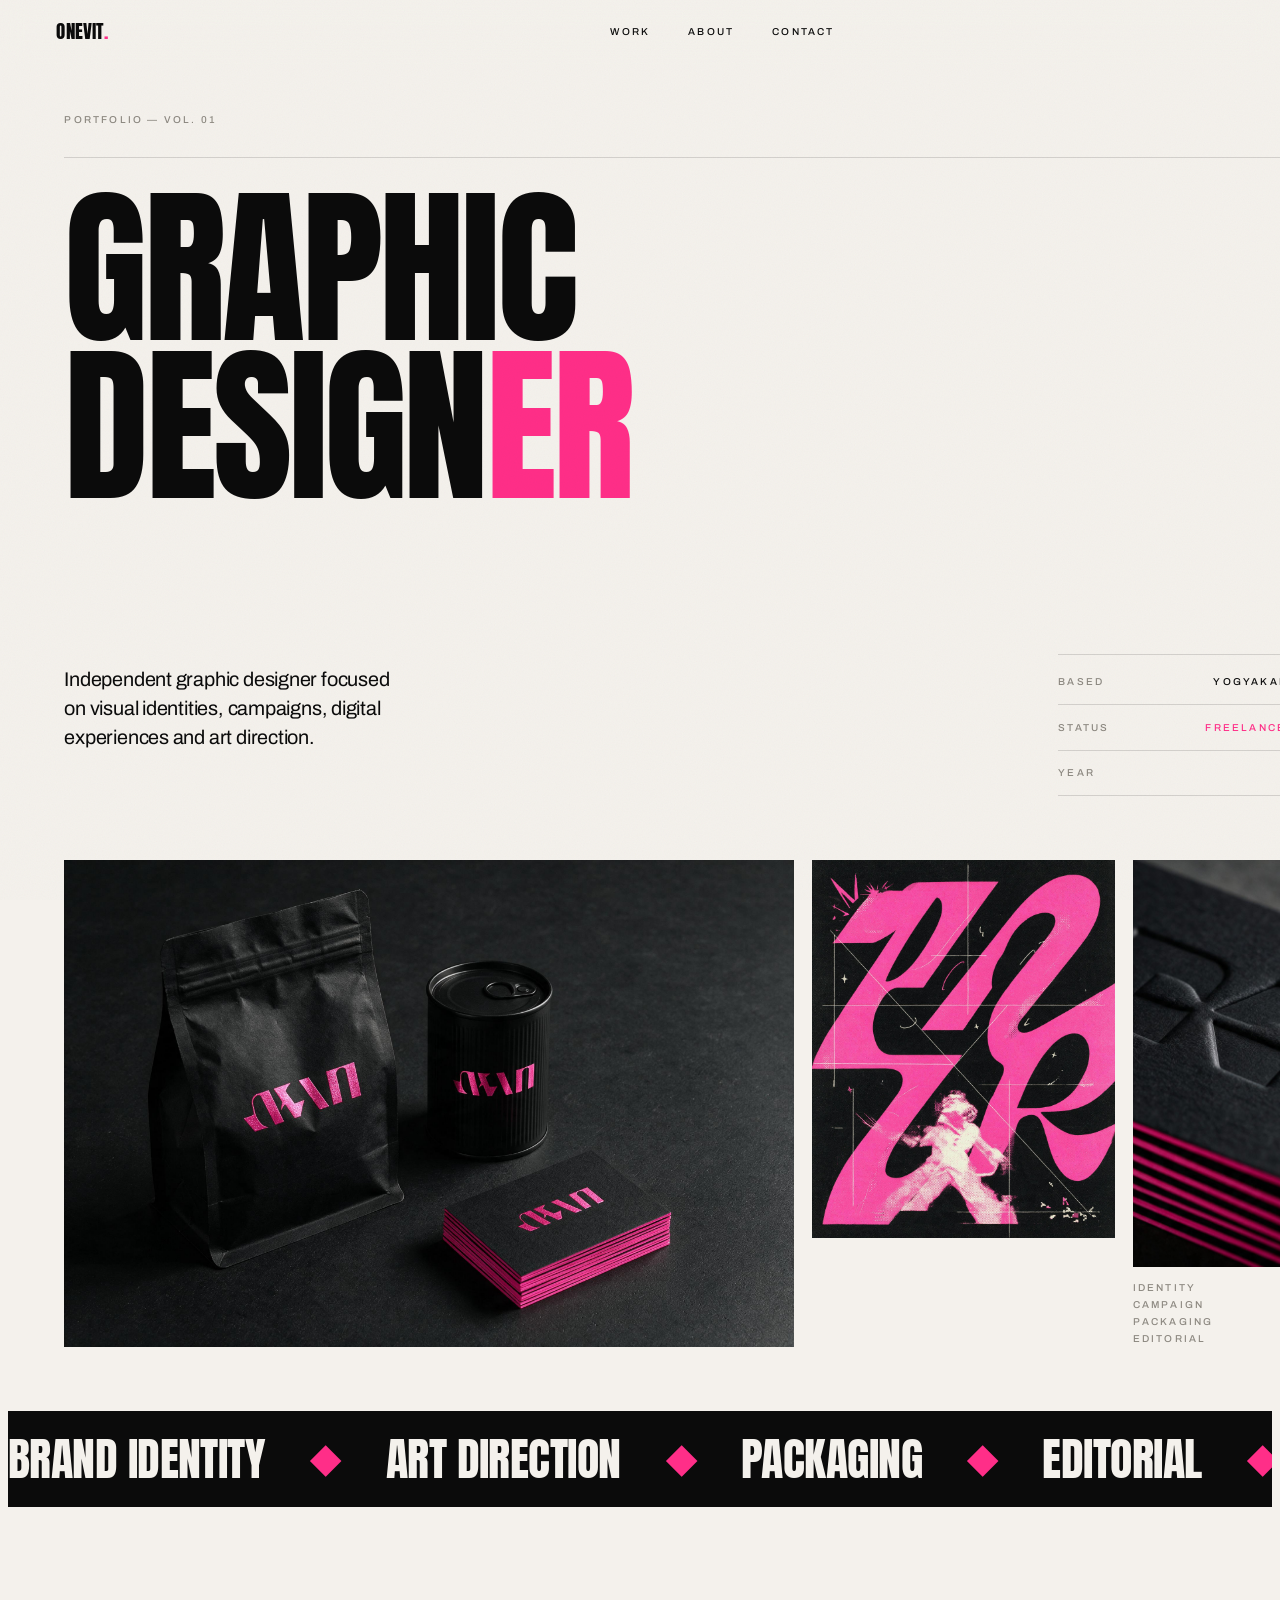
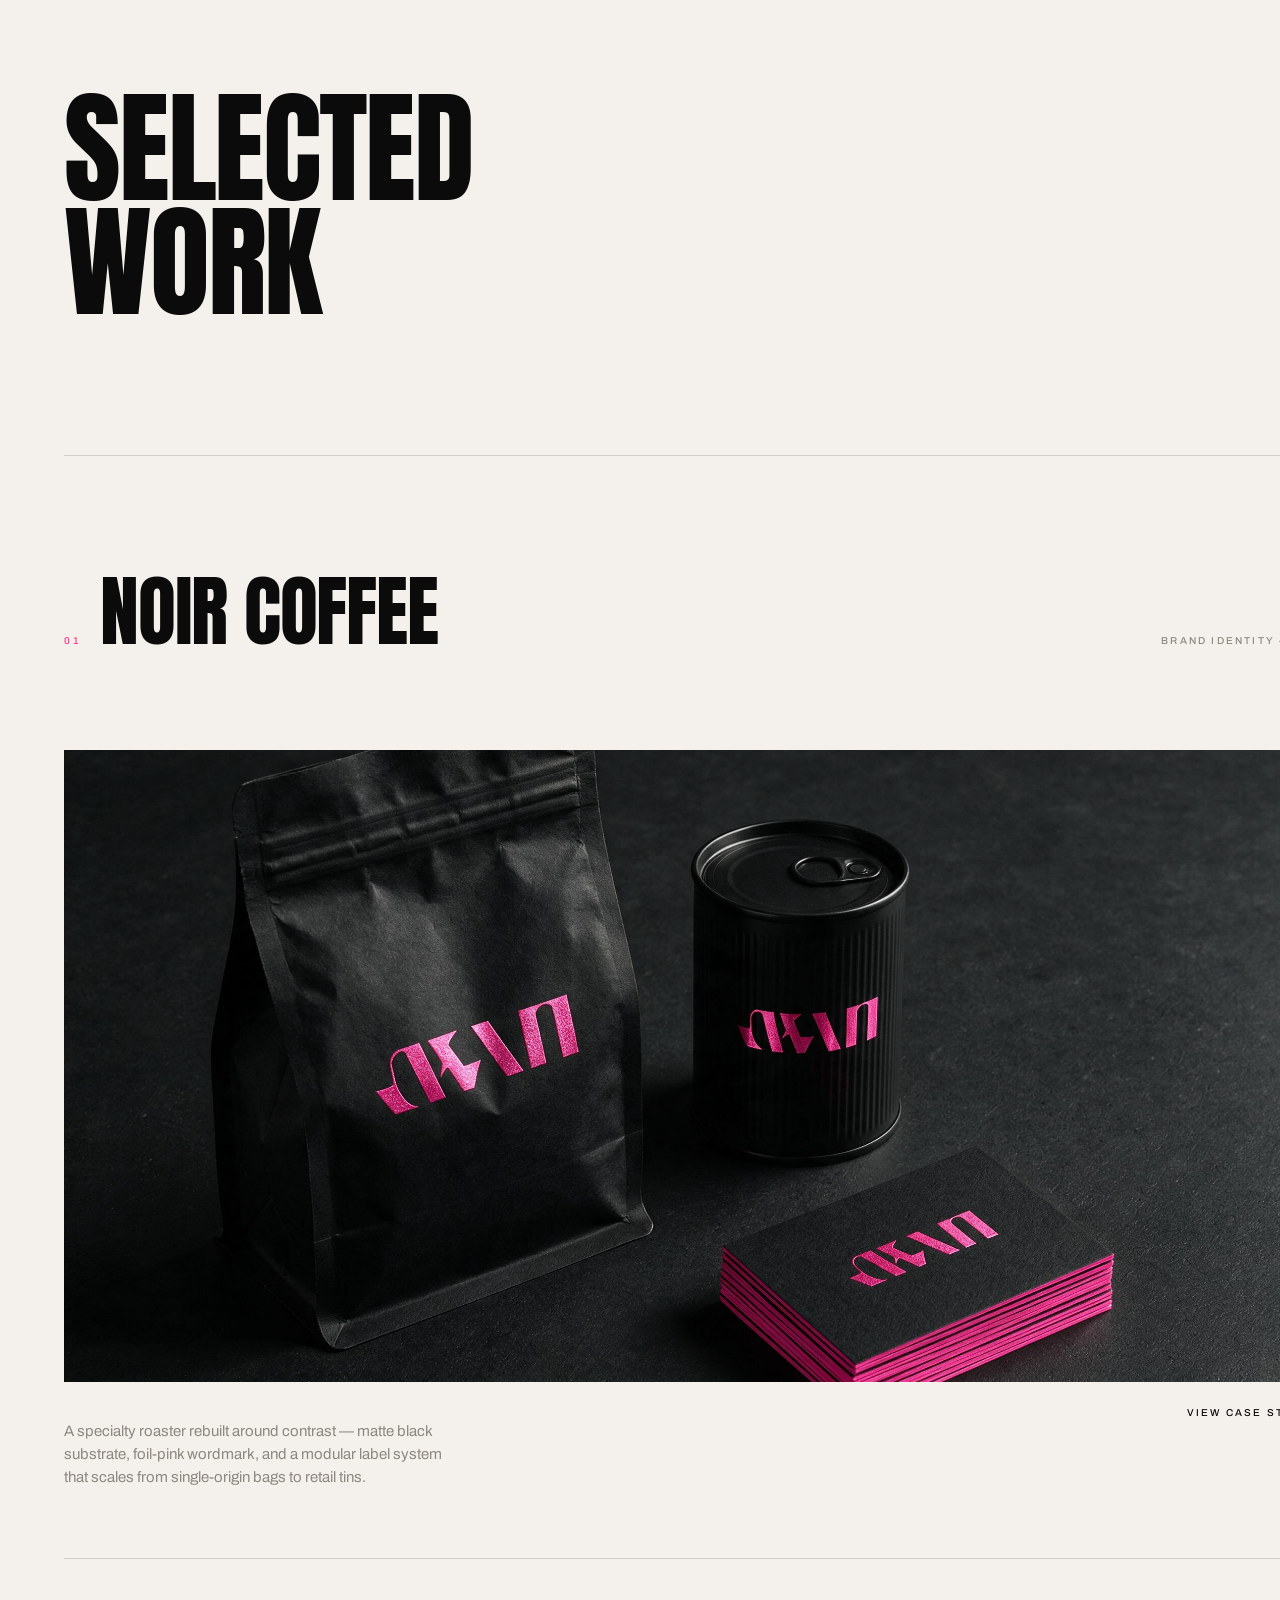
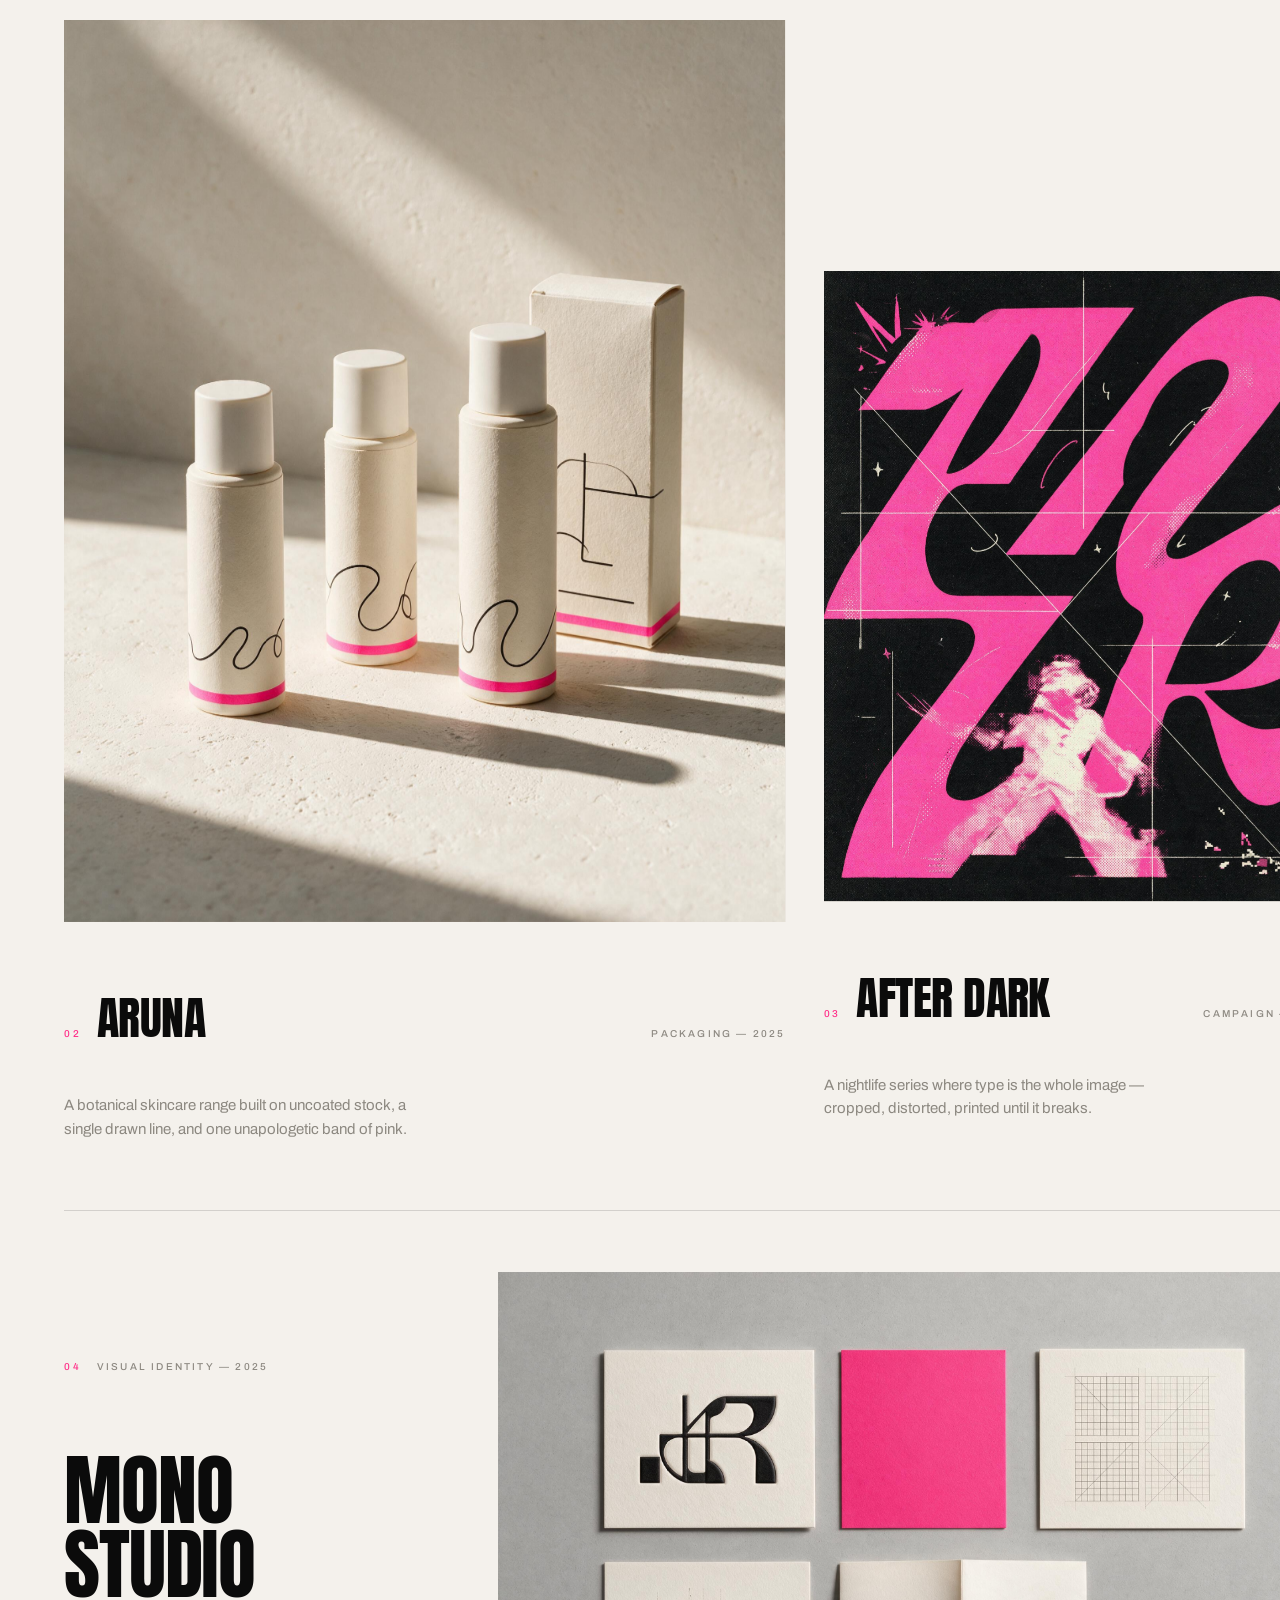
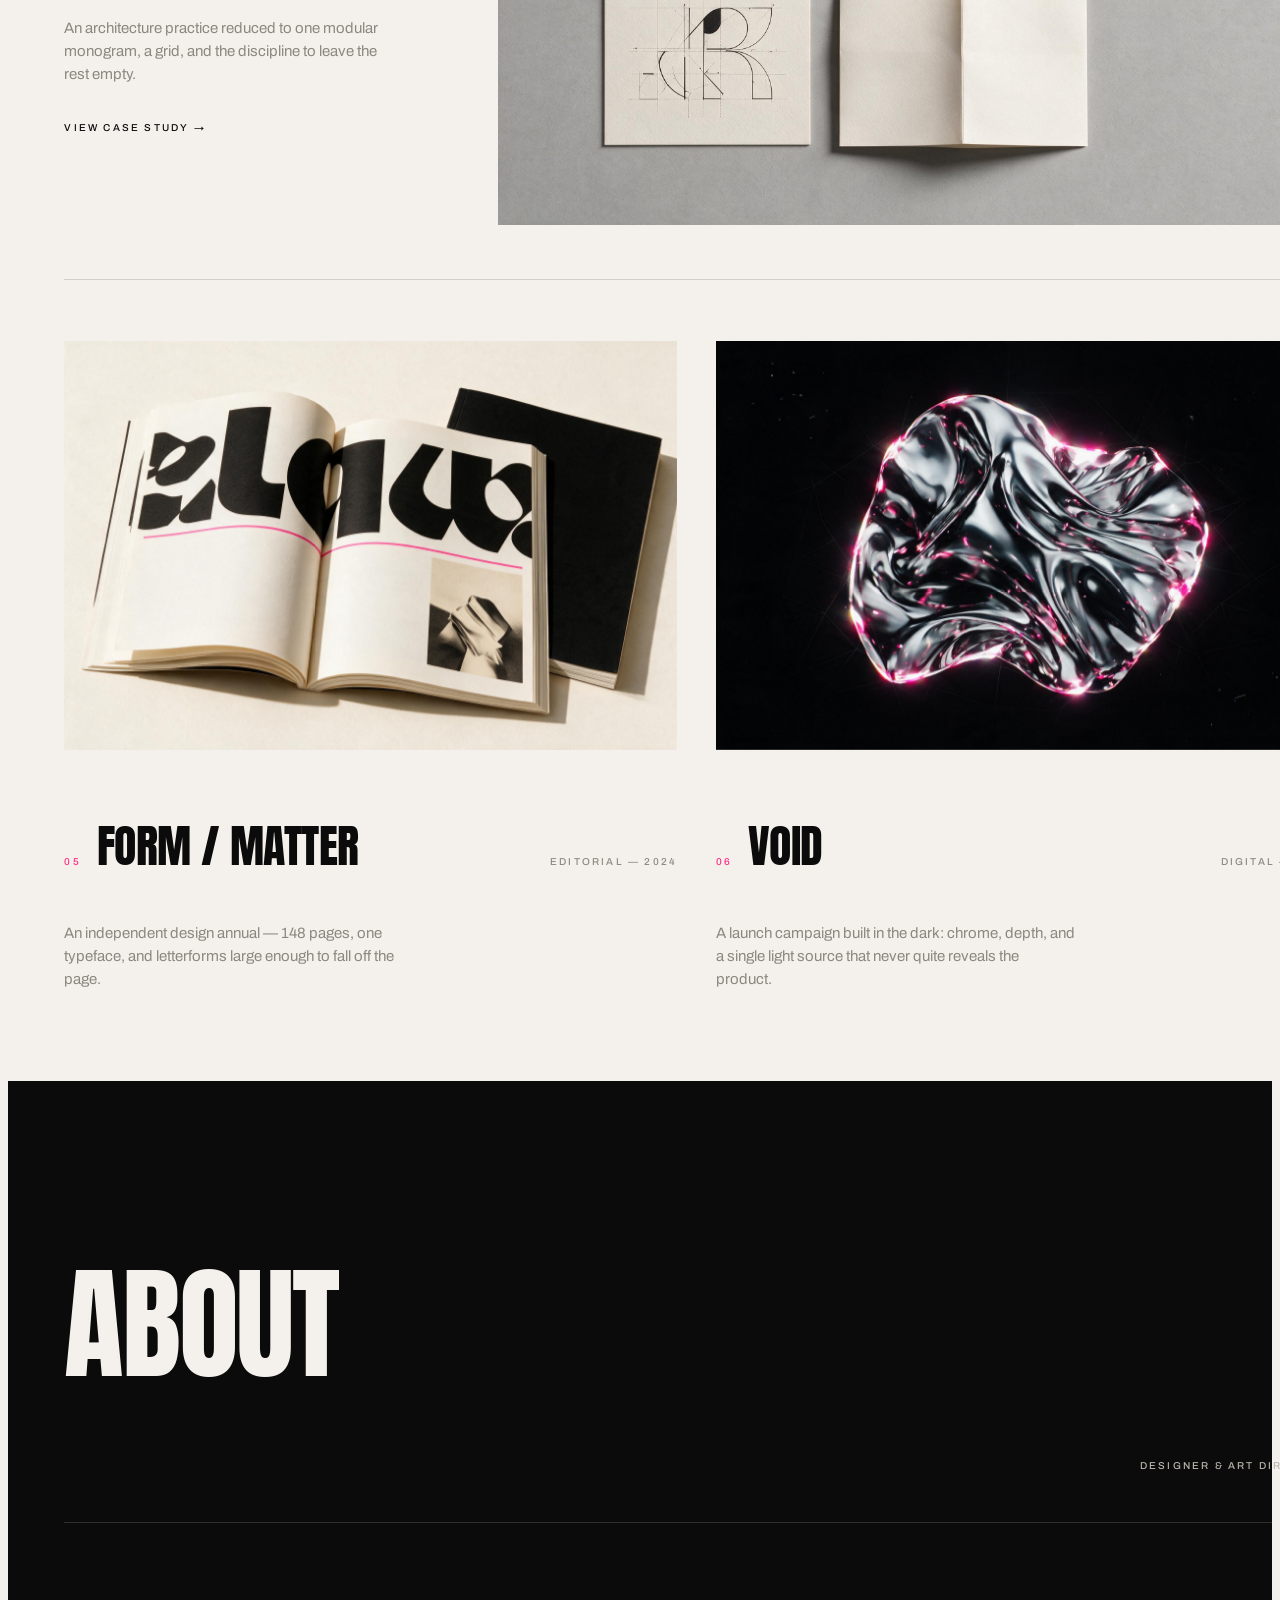
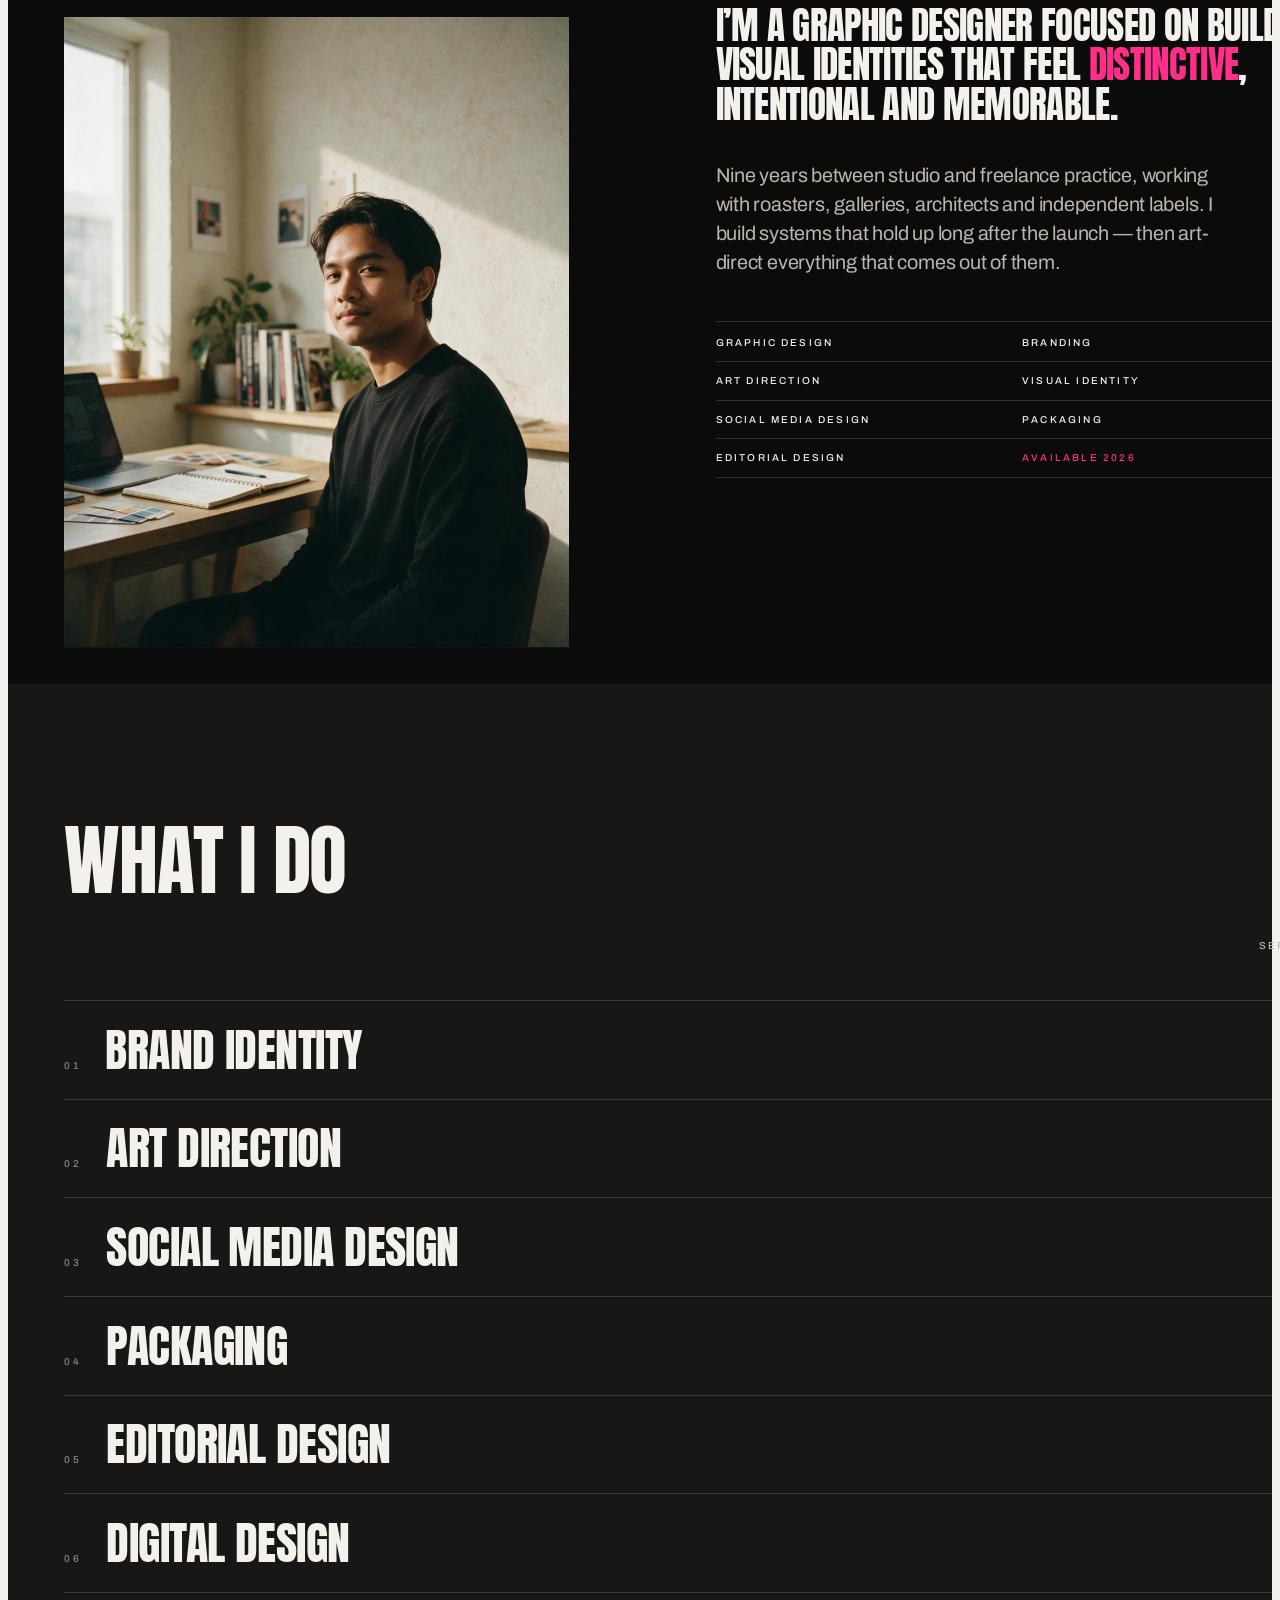
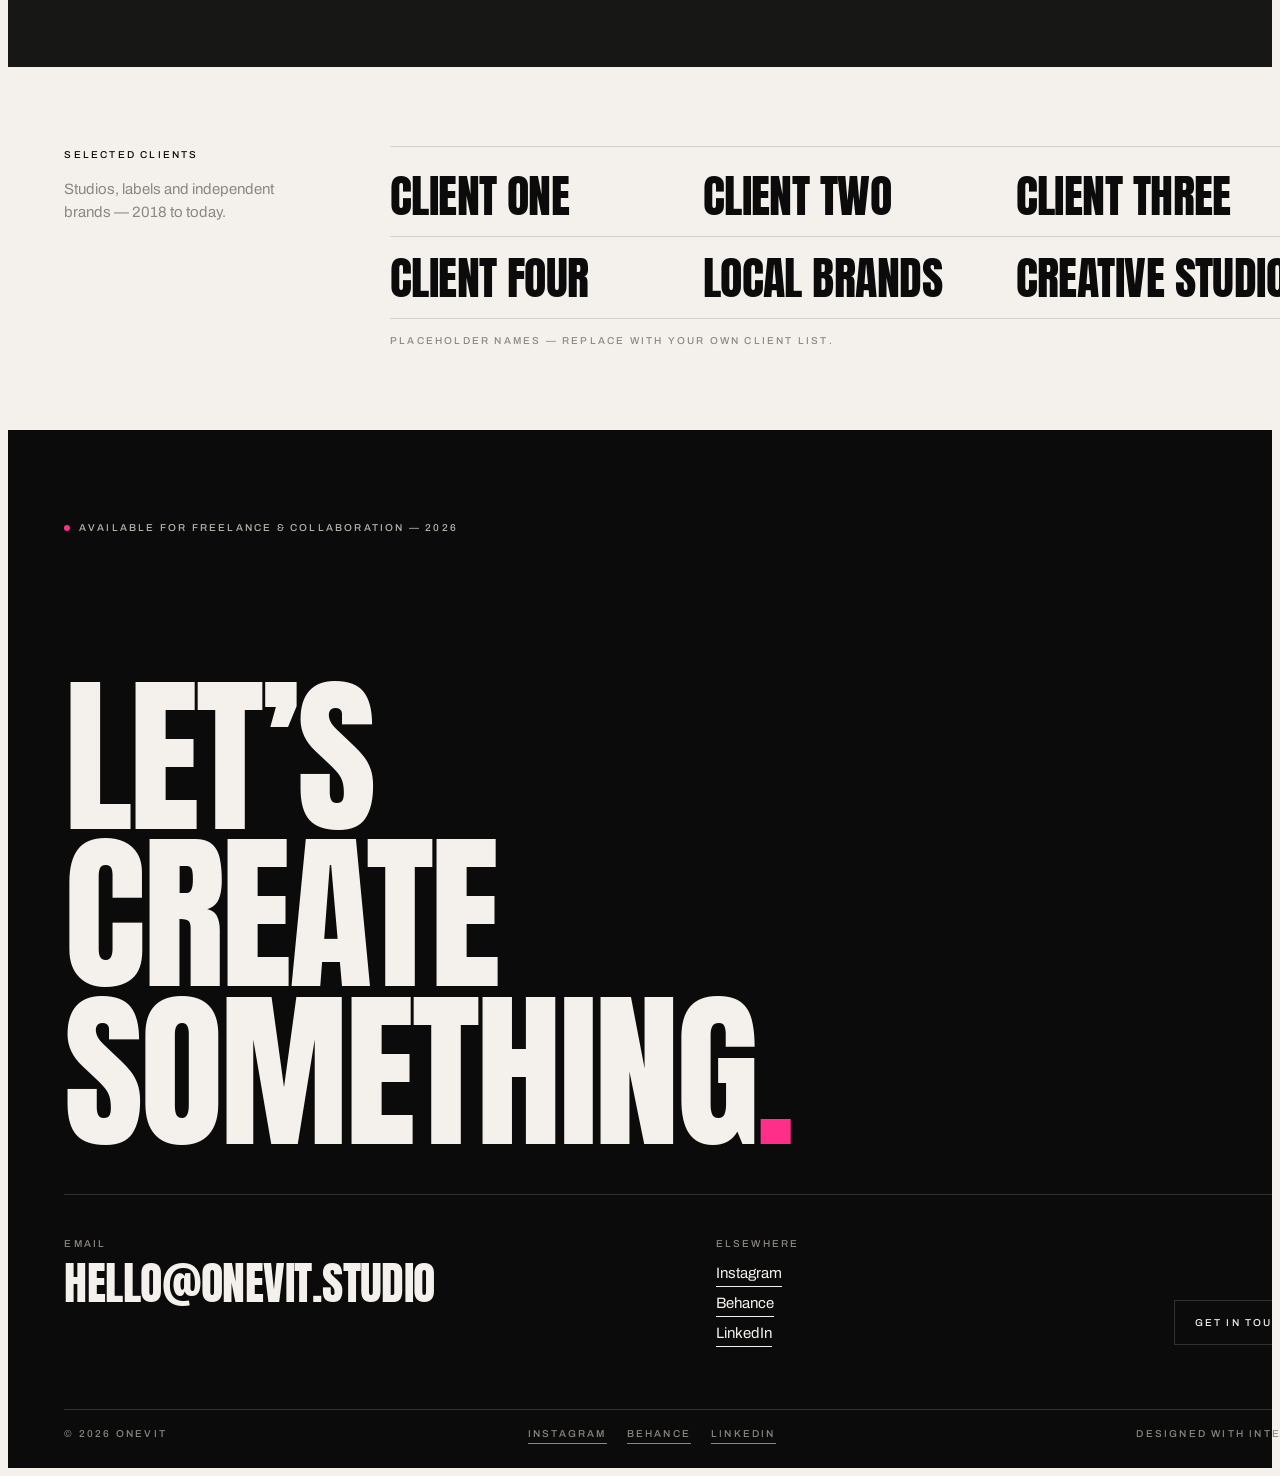
==== pages/index.html @ bf9595f2 "Initial commit: Onevit portfolio ready for Vercel deployment Fixed prefers-reduced-motion curtain ov" ====
<!DOCTYPE html>
<html lang="en"><head>
<meta charset="utf-8">
<meta name="viewport" content="width=device-width,initial-scale=1">
<title>Onevit — Graphic Designer &amp; Art Director</title>
<meta name="description" content="Onevit is an independent graphic designer focused on visual identities, campaigns, digital experiences and art direction. Based in Indonesia.">
<link rel="preconnect" href="https://fonts.googleapis.com">
<link rel="preconnect" href="https://fonts.gstatic.com" crossorigin="">
<link href="https://fonts.googleapis.com/css2?family=Archivo:ital,wght@0,400;0,500;0,600;1,400&amp;family=Anton&amp;display=swap" rel="stylesheet">
<style>
:root{
  --paper:#F4F1EC;
  --paper-2:#EBE7E0;
  --ink:#0B0B0B;
  --char:#171716;
  --grey:#8C8880;
  --grey-2:#B9B4AC;
  --pink:#FF2E88;
  --line:rgba(11,11,11,.14);
  --line-dark:rgba(244,241,236,.16);
  --ease:cubic-bezier(.16,1,.3,1);
}

html{ -webkit-font-smoothing:antialiased; text-rendering:optimizeLegibility; }
body{
  background:var(--paper);
  color:var(--ink);
  font-family:'Archivo',system-ui,sans-serif;
  font-size:15px;
  line-height:1.55;
  overflow-x:hidden;
}
a{ color:inherit; text-decoration:inherit; }

/* ---------- type ---------- */
.display{
  font-family:'Anton',Impact,sans-serif;
  font-weight:400;
  text-transform:uppercase;
  line-height:.94;
  letter-spacing:-.018em;
}
/* per-line wrappers must not eat the leading the line-height creates */
.display .mask,
.display .mask > span{ margin:0; padding:0; }
/* the masked reveal clips to the line box: give it the same leading as .display
   so descenders/accents are not shaved and lines keep their breathing room */
.display .mask{ line-height:inherit; }
.mono{
  font-family:'Archivo',sans-serif;
  font-size:10px;
  letter-spacing:.22em;
  text-transform:uppercase;
  font-weight:500;
}
.lede{ font-size:clamp(17px,1.55vw,23px); line-height:1.45; letter-spacing:-.011em; }
.dim{ color:var(--grey); }
.pink{ color:var(--pink); }

/* fluid display sizes */
/* Optical leading: the bigger the type, the tighter the ratio can be before it
   reads as loose — but never below .90, which is where lines start to touch.
   Letter-spacing tightens as size grows to keep the horizontal set dense. */
.d-hero{ font-size:clamp(58px,13.4vw,230px); line-height:.92; letter-spacing:-.021em; }
.d-xl  { font-size:clamp(44px,9.6vw,156px); line-height:.93; letter-spacing:-.019em; }
.d-lg  { font-size:clamp(33px,6.1vw,100px); line-height:.95; letter-spacing:-.016em; }
.d-md  { font-size:clamp(26px,3.6vw,58px);  line-height:.98; letter-spacing:-.012em; }

/* Mobile: narrow columns wrap display type onto more lines, so it needs
   proportionally MORE leading, not less. */
@media (max-width:640px){
  .d-hero{ line-height:.97; letter-spacing:-.015em; }
  .d-xl  { line-height:.97; letter-spacing:-.014em; }
  .d-lg  { line-height:.99; letter-spacing:-.012em; }
  .d-md  { line-height:1.02; letter-spacing:-.008em; }
}

.rule{ height:1px; background:var(--line); border:0; }
.on-dark .rule{ background:var(--line-dark); }

/* ---------- shell ---------- */
.shell{ width:100%; max-width:1680px; margin:0 auto; padding-left:clamp(18px,4.4vw,72px); padding-right:clamp(18px,4.4vw,72px); }

/* ================================================================
   LAYOUT UTILITIES
   The markup is authored against a Tailwind-style utility API, but
   only preflight is injected — the utilities themselves are not.
   This layer implements exactly the classes used in index.html.
   ================================================================ */

/* display */
.block{ display:block; }
.hidden{ display:none; }
.flex{ display:flex; }
.grid{ display:grid; }
.flex-col{ flex-direction:column; }
.flex-wrap{ flex-wrap:wrap; }

/* alignment */
.items-center{ align-items:center; }
.items-baseline{ align-items:baseline; }
.items-end{ align-items:flex-end; }
.justify-between{ justify-content:space-between; }
.justify-center{ justify-content:center; }
.self-end{ align-self:flex-end; }

/* grid */
.grid-cols-12{ grid-template-columns:repeat(12,minmax(0,1fr)); }
.grid-cols-2{ grid-template-columns:repeat(2,minmax(0,1fr)); }
.col-span-6{ grid-column:span 6/span 6; }
.col-span-12{ grid-column:1/-1; }

/* position */
.fixed{ position:fixed; }
.absolute{ position:absolute; }
.inset-0{ top:0; right:0; bottom:0; left:0; }
.z-\[90\]{ z-index:90; }

/* Prevent grid/flex children from forcing horizontal overflow:
   min-width:auto on an item lets long words push past the track. */
.grid > *, .flex > *{ min-width:0; }

/* ---------- responsive: >=768px ---------- */
@media (min-width:768px){
  .md\:block{ display:block; }
  .md\:flex{ display:flex; }
  .md\:hidden{ display:none; }
  .md\:items-end{ align-items:flex-end; }
  .md\:justify-end{ justify-content:flex-end; }
  .md\:self-end{ align-self:flex-end; }

  .md\:grid-cols-3{ grid-template-columns:repeat(3,minmax(0,1fr)); }

  .md\:col-span-1{ grid-column:span 1/span 1; }
  .md\:col-span-2{ grid-column:span 2/span 2; }
  .md\:col-span-3{ grid-column:span 3/span 3; }
  .md\:col-span-4{ grid-column:span 4/span 4; }
  .md\:col-span-5{ grid-column:span 5/span 5; }
  .md\:col-span-6{ grid-column:span 6/span 6; }
  .md\:col-span-7{ grid-column:span 7/span 7; }
  .md\:col-span-8{ grid-column:span 8/span 8; }
  .md\:col-span-9{ grid-column:span 9/span 9; }

  .md\:col-start-7{ grid-column-start:7; }
  .md\:col-start-9{ grid-column-start:9; }
}

/* ---------- nav ---------- */
.nav{
  position:fixed; top:0; left:0; right:0; z-index:80;
  backdrop-filter:saturate(1.1) blur(14px);
  -webkit-backdrop-filter:saturate(1.1) blur(14px);
  background:rgba(244,241,236,.72);
  border-bottom:1px solid transparent;
  transition:background .5s var(--ease), border-color .5s var(--ease), color .5s var(--ease);
}
.nav.scrolled{ border-bottom-color:var(--line); }
.nav.on-dark-nav{ background:rgba(11,11,11,.66); color:var(--paper); }
.nav.on-dark-nav.scrolled{ border-bottom-color:var(--line-dark); }
.nav a{ position:relative; }
.nav .navlink::after{
  content:''; position:absolute; left:0; bottom:-3px; height:1px; width:100%;
  background:currentColor; transform:scaleX(0); transform-origin:right;
  transition:transform .55s var(--ease);
}
.nav .navlink:hover::after{ transform:scaleX(1); transform-origin:left; }

.dot{ width:6px; height:6px; border-radius:50%; background:var(--pink); display:inline-block; }
.dot-pulse{ animation:pulse 2.4s ease-in-out infinite; }
@keyframes pulse{ 0%,100%{ opacity:1; transform:scale(1);} 50%{ opacity:.35; transform:scale(.78);} }

/* ---------- reveal ---------- */
.rv{ opacity:0; transform:translateY(26px); transition:opacity 1s var(--ease), transform 1s var(--ease); }
.rv.in{ opacity:1; transform:none; }
.rv-d1{ transition-delay:.08s } .rv-d2{ transition-delay:.16s } .rv-d3{ transition-delay:.24s } .rv-d4{ transition-delay:.32s }

/* masked line reveal */
.mask{ overflow:hidden; display:block; }
.mask > span{ display:block; transform:translateY(105%); transition:transform 1.15s var(--ease); }
.mask.in > span, .in > .mask > span{ transform:none; }

/* image reveal: curtain wipe */
.imgwrap{ position:relative; overflow:hidden; background:var(--paper-2); }
.imgwrap::after{
  content:''; position:absolute; inset:0; background:var(--paper);
  transform-origin:bottom; transform:scaleY(1); z-index:2;
  transition:transform 1.25s var(--ease);
}
.on-dark .imgwrap::after{ background:var(--ink); }
.imgwrap.in::after{ transform:scaleY(0); }
.imgwrap img{ display:block; width:100%; height:100%; object-fit:cover; transform:scale(1.08); transition:transform 1.6s var(--ease); }
.imgwrap.in img{ transform:scale(1); }

/* ---------- project hover ---------- */
.proj{ display:block; text-decoration:none; color:inherit; }
.proj .imgwrap img{ will-change:transform; }
.proj:hover .imgwrap.in img{ transform:scale(1.045); transition:transform 1.1s var(--ease); }
.proj .meta-line{ transition:color .5s var(--ease), transform .6s var(--ease); }
.proj:hover .p-title{ color:var(--pink); }
.proj .p-title{ transition:color .45s var(--ease); }
.proj .arr{ display:inline-block; transition:transform .6s var(--ease); }
.proj:hover .arr{ transform:translateX(9px); }

/* ---------- custom cursor ---------- */
.cursor{
  position:fixed; top:0; left:0; z-index:200; pointer-events:none;
  width:86px; height:86px; margin:-43px 0 0 -43px; border-radius:50%;
  background:var(--pink); color:#fff;
  display:flex; align-items:center; justify-content:center;
  font-family:'Archivo',sans-serif; font-size:10px; letter-spacing:.2em; font-weight:600;
  opacity:0; transform:translate3d(-100px,-100px,0) scale(0);
  transition:opacity .4s var(--ease), background .4s var(--ease);
}
.cursor.on{ opacity:1; }
@media (hover:none),(max-width:900px){ .cursor{ display:none !important; } }

/* ---------- services list ---------- */
.svc{ position:relative; display:block; border-top:1px solid var(--line-dark); }
.svc:last-child{ border-bottom:1px solid var(--line-dark); }
.svc .svc-title{ transition:transform .7s var(--ease), color .5s var(--ease); }
.svc:hover .svc-title{ transform:translateX(clamp(10px,2vw,34px)); color:var(--pink); }
.svc .svc-prev{
  position:absolute; right:clamp(10px,5vw,90px); top:50%; width:230px; height:150px;
  transform:translateY(-50%) scale(.9) rotate(-3deg); opacity:0; pointer-events:none;
  transition:opacity .5s var(--ease), transform .7s var(--ease); overflow:hidden; z-index:3;
}
.svc:hover .svc-prev{ opacity:1; transform:translateY(-50%) scale(1) rotate(-2deg); }
.svc .svc-prev img{ width:100%; height:100%; object-fit:cover; display:block; }
.svc .svc-prev::after{ display:none; }
@media (max-width:900px){ .svc .svc-prev{ display:none; } }

/* ---------- marquee ---------- */
.marq{ display:flex; width:max-content; animation:marq 42s linear infinite; }
.marq:hover{ animation-play-state:paused; }
@keyframes marq{ to{ transform:translateX(-50%); } }

/* ---------- misc ---------- */
.link-u{ position:relative; text-decoration:none; }
.link-u::after{
  content:''; position:absolute; left:0; bottom:-2px; height:1px; width:100%;
  background:currentColor; transform:scaleX(1); transform-origin:left;
  transition:transform .5s var(--ease);
}
.link-u:hover::after{ transform:scaleX(0); transform-origin:right; }

.grain{ position:fixed; inset:0; z-index:150; pointer-events:none; opacity:.045; mix-blend-mode:multiply;
  background-image:url("data:image/svg+xml,%3Csvg xmlns='http://www.w3.org/2000/svg' width='180' height='180'%3E%3Cfilter id='n'%3E%3CfeTurbulence type='fractalNoise' baseFrequency='.85' numOctaves='3'/%3E%3C/filter%3E%3Crect width='100%25' height='100%25' filter='url(%23n)'/%3E%3C/svg%3E"); }

::selection{ background:var(--pink); color:#fff; }

/* Fail-safe: if JS/IntersectionObserver never runs, content must still be visible.
   .js class is added by main.js immediately; without it everything renders open. */
html:not(.js) .rv{ opacity:1; transform:none; }
html:not(.js) .mask > span{ transform:none; }
html:not(.js) .imgwrap::after{ transform:scaleY(0); }
html:not(.js) .imgwrap img{ transform:none; }

/* next-project row: stop title and CTA colliding */
.nextrow{ gap:clamp(16px,4vw,60px); align-items:flex-end; }
.nextrow .nextcta{ white-space:nowrap; flex:none; }
.nextrow .p-title{ display:block; line-height:.92; }

/* display text that wraps to several lines needs real leading */
.d-flow{ line-height:1.02; }

/* fill remaining column height instead of leaving a dead gap */
.imgwrap.imgfill{ aspect-ratio:auto; }

@media (min-width:768px){
  /* about: portrait matches the text column height instead of ending short */
  .aboutmedia{ display:flex; }
  .aboutmedia > .imgwrap{ aspect-ratio:auto; width:100%; min-height:clamp(420px,42vw,620px); }
}

@media (prefers-reduced-motion:reduce){
  .imgwrap::after{ transition:none !important; transform:scaleY(0) !important; }
  .marq{ animation:none; }
}

</style>
<link rel="stylesheet" href="https://cdn.moda.app/runtime-libs/lenis-1.3.23/lenis.css">
<style data-moda-export-fonts="true">@font-face { font-family: 'Archivo'; src: url("../fonts/archivo-thin.ttf") format("truetype"); font-style: normal; font-weight: 100; font-display: swap; }
@font-face { font-family: 'Archivo'; src: url("../fonts/archivo-thinitalic.ttf") format("truetype"); font-style: italic; font-weight: 100; font-display: swap; }
@font-face { font-family: 'Archivo'; src: url("../fonts/archivo-extralight.ttf") format("truetype"); font-style: normal; font-weight: 200; font-display: swap; }
@font-face { font-family: 'Archivo'; src: url("../fonts/archivo-extralightitalic.ttf") format("truetype"); font-style: italic; font-weight: 200; font-display: swap; }
@font-face { font-family: 'Archivo'; src: url("../fonts/archivo-light.ttf") format("truetype"); font-style: normal; font-weight: 300; font-display: swap; }
@font-face { font-family: 'Archivo'; src: url("../fonts/archivo-lightitalic.ttf") format("truetype"); font-style: italic; font-weight: 300; font-display: swap; }
@font-face { font-family: 'Archivo'; src: url("../fonts/archivo-regular.ttf") format("truetype"); font-style: normal; font-weight: 400; font-display: swap; }
@font-face { font-family: 'Archivo'; src: url("../fonts/archivo-italic.ttf") format("truetype"); font-style: italic; font-weight: 400; font-display: swap; }
@font-face { font-family: 'Archivo'; src: url("../fonts/archivo-medium.ttf") format("truetype"); font-style: normal; font-weight: 500; font-display: swap; }
@font-face { font-family: 'Archivo'; src: url("../fonts/archivo-mediumitalic.ttf") format("truetype"); font-style: italic; font-weight: 500; font-display: swap; }
@font-face { font-family: 'Archivo'; src: url("../fonts/archivo-semibold.ttf") format("truetype"); font-style: normal; font-weight: 600; font-display: swap; }
@font-face { font-family: 'Archivo'; src: url("../fonts/archivo-semibolditalic.ttf") format("truetype"); font-style: italic; font-weight: 600; font-display: swap; }
@font-face { font-family: 'Archivo'; src: url("../fonts/archivo-bold.ttf") format("truetype"); font-style: normal; font-weight: 700; font-display: swap; }
@font-face { font-family: 'Archivo'; src: url("../fonts/archivo-bolditalic.ttf") format("truetype"); font-style: italic; font-weight: 700; font-display: swap; }
@font-face { font-family: 'Archivo'; src: url("../fonts/archivo-extrabold.ttf") format("truetype"); font-style: normal; font-weight: 800; font-display: swap; }
@font-face { font-family: 'Archivo'; src: url("../fonts/archivo-extrabolditalic.ttf") format("truetype"); font-style: italic; font-weight: 800; font-display: swap; }
@font-face { font-family: 'Archivo'; src: url("../fonts/archivo-black.ttf") format("truetype"); font-style: normal; font-weight: 900; font-display: swap; }
@font-face { font-family: 'Archivo'; src: url("../fonts/archivo-blackitalic.ttf") format("truetype"); font-style: italic; font-weight: 900; font-display: swap; }
@font-face { font-family: 'Anton'; src: url("../fonts/anton-regular.ttf") format("truetype"); font-style: normal; font-weight: 400; font-display: swap; }</style></head>
<body>

<div class="grain"></div>
<div class="cursor">VIEW</div>

<!-- ================= NAV ================= -->
<header class="nav">
  <div class="shell flex items-center justify-between" style="height:64px">
    <a href="/" class="display" style="font-size:19px;letter-spacing:.01em">Onevit<span class="pink">.</span></a>

    <nav class="hidden md:flex items-center" style="gap:38px">
      <a href="#work" class="mono navlink">Work</a>
      <a href="#about" class="mono navlink">About</a>
      <a href="#contact" class="mono navlink">Contact</a>
    </nav>

    <div class="flex items-center" style="gap:14px">
      <span class="hidden sm:flex items-center mono" style="gap:8px">
        <span class="dot dot-pulse"></span> Available for work
      </span>
      <button id="burger" class="md:hidden mono" style="letter-spacing:.2em">Menu</button>
    </div>
  </div>
</header>

<!-- mobile menu -->
<div id="mobmenu" class="fixed inset-0 z-[90] flex flex-col justify-center" style="background:var(--ink);color:var(--paper);opacity:0;pointer-events:none;transition:opacity .5s var(--ease)">
  <div class="shell">
    <a href="#work" class="display d-lg block" style="margin-bottom:.06em">Work</a>
    <a href="#about" class="display d-lg block" style="margin-bottom:.06em">About</a>
    <a href="#contact" class="display d-lg block pink">Contact</a>
    <div class="mono" style="margin-top:44px;color:var(--grey-2)">hello@onevit.studio</div>
  </div>
  <button class="mono absolute" style="top:22px;right:24px;color:var(--paper);letter-spacing:.2em" onclick="closeMenu()">Close</button>
</div>

<!-- ================= HERO ================= -->
<section class="shell" style="padding-top:104px;padding-bottom:clamp(32px,5vw,66px)">

  <div class="flex items-end justify-between rv in" style="gap:20px;padding-bottom:22px">
    <div class="mono dim">Portfolio — Vol. 01</div>
    <div class="mono dim hidden sm:block">Based in Indonesia · <span data-year="">2026</span></div>
  </div>
  <hr class="rule">

  <!-- oversized wordmark -->
  <h1 class="display d-hero rv in" style="margin-top:clamp(16px,2.4vw,34px)">
    <span class="mask in"><span>Graphic</span></span>
    <span class="mask in" style="display:block">
      <span style="display:block">Design<span class="pink">er</span></span>
    </span>
  </h1>

  <!-- statement row -->
  <div class="grid grid-cols-12 rv in rv-d2" style="gap:clamp(16px,2.4vw,40px);margin-top:clamp(26px,3.6vw,52px)">
    <div class="col-span-12 md:col-span-5">
      <p class="lede" style="max-width:30ch">
        Independent graphic designer focused on visual identities, campaigns,
        digital experiences and art direction.
      </p>
    </div>
    <div class="hidden md:block md:col-span-3"></div>
    <div class="col-span-12 md:col-span-4 flex md:justify-end md:items-end">
      <div style="max-width:270px;width:100%">
        <hr class="rule" style="margin-bottom:12px">
        <div class="flex justify-between mono" style="padding:7px 0"><span class="dim">Based</span><span>Yogyakarta, ID</span></div>
        <hr class="rule">
        <div class="flex justify-between mono" style="padding:7px 0"><span class="dim">Status</span><span class="pink">Freelance open</span></div>
        <hr class="rule">
        <div class="flex justify-between mono" style="padding:7px 0"><span class="dim">Year</span><span data-year="">2026</span></div>
        <hr class="rule">
      </div>
    </div>
  </div>

  <!-- hero visual: asymmetric triptych -->
  <div class="grid grid-cols-12" style="gap:clamp(10px,1.4vw,22px);margin-top:clamp(30px,4.4vw,66px)">
    <div class="col-span-12 md:col-span-7">
      <div class="imgwrap" style="aspect-ratio:3/2">
        <img src="../images/0306e3ca-7950-4168-8a42-914d9a1b0738.jpg" alt="Noir Coffee brand identity — matte black packaging with pink foil">
      </div>
    </div>
    <div class="col-span-6 md:col-span-3">
      <div class="imgwrap" style="aspect-ratio:4/5">
        <img src="../images/b5e12967-811c-4be9-8004-e3dd4ce8ab00.jpg" alt="After Dark campaign poster">
      </div>
    </div>
    <div class="col-span-6 md:col-span-2 flex flex-col justify-between">
      <div class="imgwrap imgfill" style="flex:1 1 auto;min-height:0">
        <img src="../images/99ddef08-ebf4-49ef-b298-8dd98e23aa9c.jpg" alt="Debossed black cards with pink edge paint">
      </div>
      <div class="mono dim" style="margin-top:12px;line-height:1.7">
        Identity<br>Campaign<br>Packaging<br>Editorial
      </div>
    </div>
  </div>
</section>

<!-- ================= MARQUEE ================= -->
<section data-nav="dark" class="on-dark" style="background:var(--ink);color:var(--paper);padding:clamp(16px,2vw,26px) 0;overflow:hidden">
  <div class="marq">
    <div class="flex items-center display d-md" style="gap:44px;padding-right:44px">
      <span>Brand Identity</span><span class="pink">◆</span><span>Art Direction</span><span class="pink">◆</span>
      <span>Packaging</span><span class="pink">◆</span><span>Editorial</span><span class="pink">◆</span>
      <span>Campaign</span><span class="pink">◆</span>
    </div>
    <div class="flex items-center display d-md" style="gap:44px;padding-right:44px" aria-hidden="true">
      <span>Brand Identity</span><span class="pink">◆</span><span>Art Direction</span><span class="pink">◆</span>
      <span>Packaging</span><span class="pink">◆</span><span>Editorial</span><span class="pink">◆</span>
      <span>Campaign</span><span class="pink">◆</span>
    </div>
  </div>
</section>

<!-- ================= SELECTED WORK ================= -->
<section id="work" class="shell" style="padding-top:clamp(48px,6.4vw,98px)">

  <div class="flex items-end justify-between rv" style="gap:20px">
    <h2 class="display d-xl">
      <span class="mask"><span>Selected</span></span>
      <span class="mask"><span>Work</span></span>
    </h2>
    <div class="mono dim hidden sm:block" style="padding-bottom:10px">Six projects — <span data-year="">2026</span></div>
  </div>
  <hr class="rule" style="margin-top:clamp(20px,2.6vw,38px)">

  <!-- 01 — full width -->
  <a href="/work/noir-coffee" class="proj" data-cursor="VIEW" style="display:block;padding-top:clamp(22px,2.6vw,40px)">
    <div class="flex items-baseline justify-between rv" style="gap:16px;margin-bottom:clamp(14px,1.8vw,26px)">
      <div class="flex items-baseline" style="gap:clamp(12px,1.6vw,26px);flex-wrap:wrap">
        <span class="mono pink">01</span>
        <h3 class="display d-lg p-title">Noir Coffee</h3>
      </div>
      <span class="mono dim">Brand Identity — 2026</span>
    </div>
    <div class="imgwrap" style="aspect-ratio:16/8">
      <img src="../images/0306e3ca-7950-4168-8a42-914d9a1b0738.jpg" alt="Noir Coffee — matte black packaging system with pink foil wordmark">
    </div>
    <div class="grid grid-cols-12 rv" style="gap:clamp(16px,2.4vw,40px);margin-top:clamp(14px,1.8vw,24px)">
      <div class="col-span-12 md:col-span-5">
        <p class="dim" style="max-width:44ch">A specialty roaster rebuilt around contrast — matte black
          substrate, foil-pink wordmark, and a modular label system that scales from single-origin bags to retail tins.</p>
      </div>
      <div class="col-span-12 md:col-span-4 md:col-start-9 flex md:justify-end">
        <span class="mono">View case study <span class="arr">→</span></span>
      </div>
    </div>
  </a>
  <hr class="rule" style="margin-top:clamp(32px,4.2vw,64px)">

  <!-- 02 + 03 — split 60/40 -->
  <div class="grid grid-cols-12" style="gap:clamp(20px,3vw,54px);padding-top:clamp(32px,4.2vw,64px)">
    <a href="/work/aruna" class="proj col-span-12 md:col-span-7" data-cursor="VIEW">
      <div class="imgwrap" style="aspect-ratio:4/5">
        <img src="../images/3a1c5632-6fad-463a-a3c9-553af51a2d5c.jpg" alt="Aruna — minimal off-white packaging range">
      </div>
      <div class="flex items-baseline justify-between rv" style="gap:14px;margin-top:clamp(16px,2.1vw,30px)">
        <div class="flex items-baseline" style="gap:16px">
          <span class="mono pink">02</span>
          <h3 class="display d-md p-title">Aruna</h3>
        </div>
        <span class="mono dim">Packaging — 2025</span>
      </div>
      <p class="dim rv" style="max-width:42ch;margin-top:8px">A botanical skincare range built on uncoated
        stock, a single drawn line, and one unapologetic band of pink.</p>
    </a>

    <a href="/work/after-dark" class="proj col-span-12 md:col-span-5 md:self-end" data-cursor="VIEW" style="padding-bottom:clamp(0px,1.6vw,26px)">
      <div class="imgwrap" style="aspect-ratio:4/5">
        <img src="../images/b5e12967-811c-4be9-8004-e3dd4ce8ab00.jpg" alt="After Dark — experimental nightlife campaign poster">
      </div>
      <div class="flex items-baseline justify-between rv" style="gap:14px;margin-top:clamp(16px,2.1vw,30px)">
        <div class="flex items-baseline" style="gap:16px">
          <span class="mono pink">03</span>
          <h3 class="display d-md p-title">After Dark</h3>
        </div>
        <span class="mono dim">Campaign — 2025</span>
      </div>
      <p class="dim rv" style="max-width:38ch;margin-top:8px">A nightlife series where type is the whole
        image — cropped, distorted, printed until it breaks.</p>
    </a>
  </div>
  <hr class="rule" style="margin-top:clamp(32px,4.2vw,64px)">

  <!-- 04 — typography as the visual -->
  <a href="/work/mono-studio" class="proj" data-cursor="VIEW" style="display:block;padding-top:clamp(32px,4.2vw,64px)">
    <div class="grid grid-cols-12" style="gap:clamp(20px,3vw,54px);align-items:center">
      <div class="col-span-12 md:col-span-4">
        <div class="flex items-baseline" style="gap:16px;margin-bottom:14px">
          <span class="mono pink">04</span><span class="mono dim">Visual Identity — 2025</span>
        </div>
        <h3 class="display d-lg p-title rv" style="margin-bottom:16px">Mono<br>Studio</h3>
        <p class="dim rv" style="max-width:36ch">An architecture practice reduced to one modular monogram,
          a grid, and the discipline to leave the rest empty.</p>
        <span class="mono rv" style="display:inline-block;margin-top:18px">View case study <span class="arr">→</span></span>
      </div>
      <div class="col-span-12 md:col-span-8">
        <div class="imgwrap" style="aspect-ratio:3/2">
          <img src="../images/55382a5c-c7cb-4652-aa53-b24c6d58e9b3.jpg" alt="Mono Studio — monogram construction and identity system">
        </div>
      </div>
    </div>
  </a>
  <hr class="rule" style="margin-top:clamp(32px,4.2vw,64px)">

  <!-- 05 + 06 — asymmetric grid -->
  <div class="grid grid-cols-12" style="gap:clamp(20px,3vw,54px);padding-top:clamp(32px,4.2vw,64px);padding-bottom:clamp(44px,5.8vw,88px)">
    <a href="/work/form-matter" class="proj col-span-12 md:col-span-6" data-cursor="VIEW">
      <div class="imgwrap" style="aspect-ratio:3/2">
        <img src="../images/78949219-3718-461e-875b-98fd096331e5.jpg" alt="Form / Matter — editorial spread with oversized letterforms">
      </div>
      <div class="flex items-baseline justify-between rv" style="gap:14px;margin-top:clamp(16px,2.1vw,30px)">
        <div class="flex items-baseline" style="gap:16px">
          <span class="mono pink">05</span>
          <h3 class="display d-md p-title">Form / Matter</h3>
        </div>
        <span class="mono dim">Editorial — 2024</span>
      </div>
      <p class="dim rv" style="max-width:40ch;margin-top:8px">An independent design annual — 148 pages,
        one typeface, and letterforms large enough to fall off the page.</p>
    </a>

    <a href="/work/void" class="proj col-span-12 md:col-span-6" data-cursor="VIEW">
      <div class="imgwrap" style="aspect-ratio:3/2">
        <img src="../images/170db924-1c17-42d3-af0c-a8b0bc180ca3.jpg" alt="Void — digital campaign with liquid chrome form">
      </div>
      <div class="flex items-baseline justify-between rv" style="gap:14px;margin-top:clamp(16px,2.1vw,30px)">
        <div class="flex items-baseline" style="gap:16px">
          <span class="mono pink">06</span>
          <h3 class="display d-md p-title">Void</h3>
        </div>
        <span class="mono dim">Digital — 2024</span>
      </div>
      <p class="dim rv" style="max-width:40ch;margin-top:8px">A launch campaign built in the dark: chrome,
        depth, and a single light source that never quite reveals the product.</p>
    </a>
  </div>
</section>

<!-- ================= ABOUT ================= -->
<section id="about" data-nav="dark" class="on-dark" style="background:var(--ink);color:var(--paper)">
  <div class="shell" style="padding-top:clamp(50px,6.6vw,100px);padding-bottom:clamp(50px,6.6vw,100px)">

    <div class="flex items-end justify-between rv" style="gap:20px;margin-bottom:clamp(24px,3vw,48px)">
      <h2 class="display d-xl"><span class="mask"><span>About</span></span></h2>
      <span class="mono" style="color:var(--grey-2);padding-bottom:10px">Designer &amp; Art Director</span>
    </div>
    <hr class="rule">

    <div class="grid grid-cols-12" style="gap:clamp(20px,3vw,54px);padding-top:clamp(24px,3vw,46px)">
      <div class="col-span-12 md:col-span-5 aboutmedia">
        <div class="imgwrap" style="aspect-ratio:4/5" data-para="0.05">
          <img src="../images/0f37250b-39e3-4780-b6c6-691bbebedda1.jpg" alt="Portrait of Onevit, graphic designer">
        </div>
      </div>

      <div class="col-span-12 md:col-span-6 md:col-start-7">
        <p class="display rv" style="font-size:clamp(23px,2.9vw,44px);line-height:1.06;margin-bottom:clamp(22px,3vw,44px)">
          I’m a graphic designer focused on building visual identities that feel
          <span class="pink">distinctive</span>, intentional and memorable.
        </p>
        <p class="lede rv rv-d1" style="color:var(--grey-2);max-width:46ch;margin-bottom:clamp(26px,3.4vw,50px)">
          Nine years between studio and freelance practice, working with roasters, galleries,
          architects and independent labels. I build systems that hold up long after the
          launch — then art-direct everything that comes out of them.
        </p>

        <div class="rv rv-d2">
          <hr class="rule" style="margin-bottom:2px">
          <div class="grid grid-cols-2 mono" style="gap:0">
            <div style="padding:11px 0;border-bottom:1px solid var(--line-dark)">Graphic Design</div>
            <div style="padding:11px 0;border-bottom:1px solid var(--line-dark)">Branding</div>
            <div style="padding:11px 0;border-bottom:1px solid var(--line-dark)">Art Direction</div>
            <div style="padding:11px 0;border-bottom:1px solid var(--line-dark)">Visual Identity</div>
            <div style="padding:11px 0;border-bottom:1px solid var(--line-dark)">Social Media Design</div>
            <div style="padding:11px 0;border-bottom:1px solid var(--line-dark)">Packaging</div>
            <div style="padding:11px 0;border-bottom:1px solid var(--line-dark)">Editorial Design</div>
            <div style="padding:11px 0;border-bottom:1px solid var(--line-dark)" class="pink">Available <span data-year="">2026</span></div>
          </div>
        </div>
      </div>
    </div>
  </div>
</section>

<!-- ================= WHAT I DO ================= -->
<section data-nav="dark" class="on-dark" style="background:var(--char);color:var(--paper)">
  <div class="shell" style="padding-top:clamp(44px,5.8vw,86px);padding-bottom:clamp(44px,5.8vw,86px)">
    <div class="flex items-end justify-between rv" style="gap:20px;margin-bottom:clamp(24px,3vw,48px)">
      <h2 class="display d-lg"><span class="mask"><span>What I Do</span></span></h2>
      <span class="mono" style="color:var(--grey-2);padding-bottom:8px">Services</span>
    </div>

    <div>
      <a href="#contact" class="svc flex items-baseline justify-between" style="padding:clamp(14px,2vw,26px) 0">
        <span class="flex items-baseline" style="gap:clamp(14px,2vw,32px)">
          <span class="mono" style="color:var(--grey)">01</span>
          <span class="display d-md svc-title">Brand Identity</span>
        </span>
        <span class="mono hidden sm:block" style="color:var(--grey)">Systems &amp; guidelines</span>
        <span class="svc-prev imgwrap in"><img src="../images/55382a5c-c7cb-4652-aa53-b24c6d58e9b3.jpg" alt=""></span>
      </a>
      <a href="#contact" class="svc flex items-baseline justify-between" style="padding:clamp(14px,2vw,26px) 0">
        <span class="flex items-baseline" style="gap:clamp(14px,2vw,32px)">
          <span class="mono" style="color:var(--grey)">02</span>
          <span class="display d-md svc-title">Art Direction</span>
        </span>
        <span class="mono hidden sm:block" style="color:var(--grey)">Campaign &amp; shoot</span>
        <span class="svc-prev imgwrap in"><img src="../images/e5fa30bd-385d-4f64-befc-80cc287d498d.jpg" alt=""></span>
      </a>
      <a href="#contact" class="svc flex items-baseline justify-between" style="padding:clamp(14px,2vw,26px) 0">
        <span class="flex items-baseline" style="gap:clamp(14px,2vw,32px)">
          <span class="mono" style="color:var(--grey)">03</span>
          <span class="display d-md svc-title">Social Media Design</span>
        </span>
        <span class="mono hidden sm:block" style="color:var(--grey)">Toolkits &amp; templates</span>
        <span class="svc-prev imgwrap in"><img src="../images/5c1acd10-02b7-4778-abdd-658936f327f0.jpg" alt=""></span>
      </a>
      <a href="#contact" class="svc flex items-baseline justify-between" style="padding:clamp(14px,2vw,26px) 0">
        <span class="flex items-baseline" style="gap:clamp(14px,2vw,32px)">
          <span class="mono" style="color:var(--grey)">04</span>
          <span class="display d-md svc-title">Packaging</span>
        </span>
        <span class="mono hidden sm:block" style="color:var(--grey)">Structure &amp; print</span>
        <span class="svc-prev imgwrap in"><img src="../images/3a1c5632-6fad-463a-a3c9-553af51a2d5c.jpg" alt=""></span>
      </a>
      <a href="#contact" class="svc flex items-baseline justify-between" style="padding:clamp(14px,2vw,26px) 0">
        <span class="flex items-baseline" style="gap:clamp(14px,2vw,32px)">
          <span class="mono" style="color:var(--grey)">05</span>
          <span class="display d-md svc-title">Editorial Design</span>
        </span>
        <span class="mono hidden sm:block" style="color:var(--grey)">Books &amp; publications</span>
        <span class="svc-prev imgwrap in"><img src="../images/78949219-3718-461e-875b-98fd096331e5.jpg" alt=""></span>
      </a>
      <a href="#contact" class="svc flex items-baseline justify-between" style="padding:clamp(14px,2vw,26px) 0">
        <span class="flex items-baseline" style="gap:clamp(14px,2vw,32px)">
          <span class="mono" style="color:var(--grey)">06</span>
          <span class="display d-md svc-title">Digital Design</span>
        </span>
        <span class="mono hidden sm:block" style="color:var(--grey)">Sites &amp; motion</span>
        <span class="svc-prev imgwrap in"><img src="../images/170db924-1c17-42d3-af0c-a8b0bc180ca3.jpg" alt=""></span>
      </a>
    </div>
  </div>
</section>

<!-- ================= CLIENTS ================= -->
<section class="shell" style="padding-top:clamp(44px,5.6vw,80px);padding-bottom:clamp(44px,5.6vw,80px)">
  <div class="grid grid-cols-12" style="gap:clamp(20px,3vw,54px)">
    <div class="col-span-12 md:col-span-3">
      <h2 class="mono rv" style="margin-bottom:10px">Selected Clients</h2>
      <p class="dim rv rv-d1" style="max-width:26ch">Studios, labels and independent brands — 2018 to today.</p>
    </div>
    <div class="col-span-12 md:col-span-9">
      <hr class="rule">
      <div class="grid grid-cols-2 md:grid-cols-3 rv rv-d1">
        <div class="display d-md" style="padding:clamp(10px,1.4vw,20px) 0;border-bottom:1px solid var(--line)">Client One</div>
        <div class="display d-md" style="padding:clamp(10px,1.4vw,20px) 0;border-bottom:1px solid var(--line)">Client Two</div>
        <div class="display d-md" style="padding:clamp(10px,1.4vw,20px) 0;border-bottom:1px solid var(--line)">Client Three</div>
        <div class="display d-md" style="padding:clamp(10px,1.4vw,20px) 0;border-bottom:1px solid var(--line)">Client Four</div>
        <div class="display d-md" style="padding:clamp(10px,1.4vw,20px) 0;border-bottom:1px solid var(--line)">Local Brands</div>
        <div class="display d-md" style="padding:clamp(10px,1.4vw,20px) 0;border-bottom:1px solid var(--line)">Creative Studios</div>
      </div>
      <p class="mono dim rv rv-d2" style="margin-top:14px">Placeholder names — replace with your own client list.</p>
    </div>
  </div>
</section>

<!-- ================= CONTACT ================= -->
<section id="contact" data-nav="dark" class="on-dark" style="background:var(--ink);color:var(--paper)">
  <div class="shell" style="padding-top:clamp(50px,7vw,106px);padding-bottom:clamp(34px,4.4vw,66px)">

    <div class="mono rv" style="color:var(--grey-2);margin-bottom:clamp(18px,2.4vw,34px)">
      <span class="dot dot-pulse"></span>&nbsp; Available for freelance &amp; collaboration — <span data-year="">2026</span>
    </div>

    <h2 class="display d-hero rv" style="margin-bottom:clamp(26px,3.4vw,54px)">
      <span class="mask"><span>Let’s</span></span>
      <span class="mask"><span>Create</span></span>
      <span class="mask"><span>Something<span class="pink">.</span></span></span>
    </h2>

    <hr class="rule">
    <div class="grid grid-cols-12" style="gap:clamp(20px,3vw,44px);padding-top:clamp(22px,2.6vw,38px)">
      <div class="col-span-12 md:col-span-5">
        <a href="mailto:hello@onevit.studio" class="proj" data-cursor="MAIL">
          <span class="mono" style="color:var(--grey);display:block;margin-bottom:8px">Email</span>
          <span class="display d-md p-title">hello@onevit.studio</span>
        </a>
      </div>
      <div class="col-span-12 md:col-span-4 md:col-start-7">
        <span class="mono" style="color:var(--grey);display:block;margin-bottom:10px">Elsewhere</span>
        <div class="flex flex-col" style="gap:7px">
          <a href="#" class="link-u" style="width:fit-content">Instagram</a>
          <a href="#" class="link-u" style="width:fit-content">Behance</a>
          <a href="#" class="link-u" style="width:fit-content">LinkedIn</a>
        </div>
      </div>
      <div class="col-span-12 md:col-span-2 flex md:justify-end md:items-end">
        <a href="mailto:hello@onevit.studio" class="proj mono" data-cursor="MAIL" style="border:1px solid var(--line-dark);padding:14px 20px;white-space:nowrap">
          Get in touch <span class="arr">→</span>
        </a>
      </div>
    </div>
  </div>

  <!-- footer -->
  <div class="shell" style="padding-bottom:26px">
    <hr class="rule" style="margin-bottom:16px">
    <div class="flex flex-wrap items-center justify-between mono" style="gap:14px;color:var(--grey)">
      <span>© <span data-year="">2026</span> Onevit</span>
      <span class="flex" style="gap:20px">
        <a href="#" class="link-u">Instagram</a>
        <a href="#" class="link-u">Behance</a>
        <a href="#" class="link-u">LinkedIn</a>
      </span>
      <span>Designed with intention.</span>
    </div>
  </div>
</section>

<script src="https://cdn.moda.app/runtime-libs/lenis-1.3.23/lenis.min.js"></script>
<script src="../assets/main.js"></script>

</body></html>
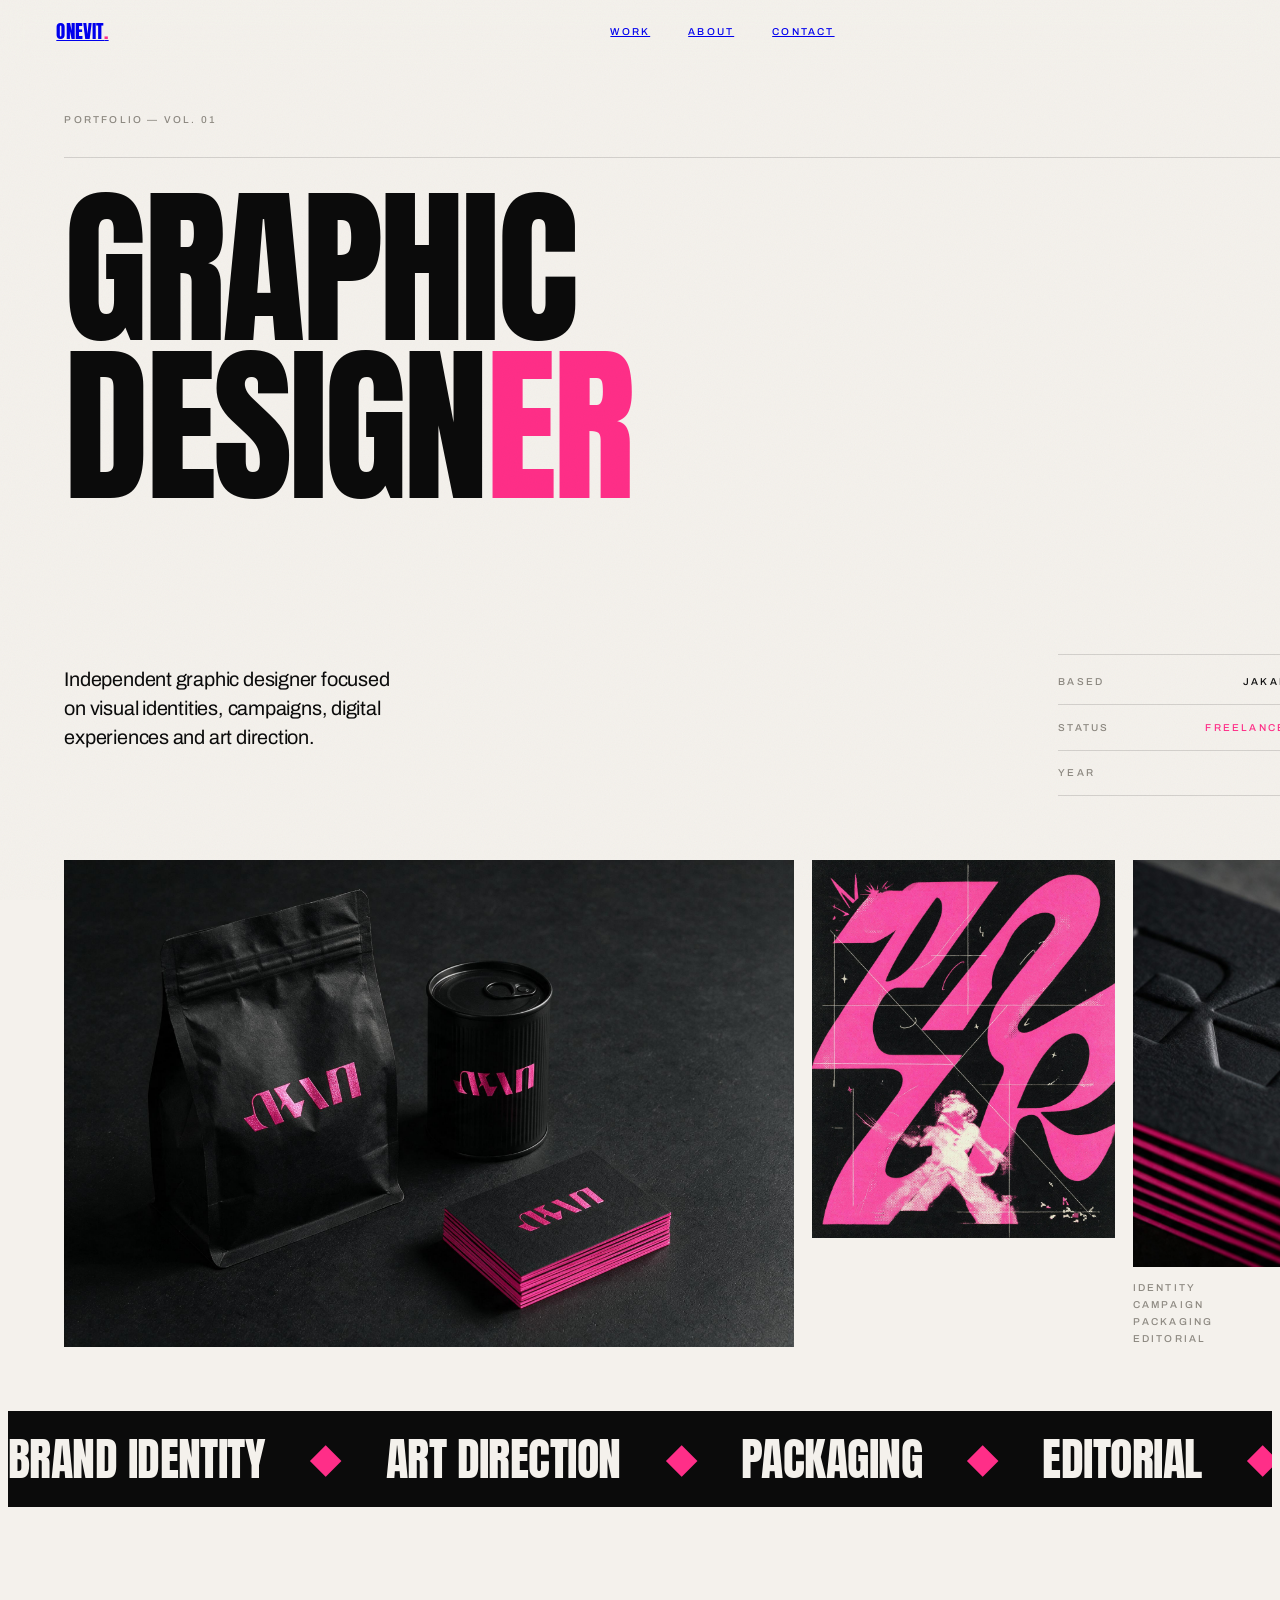
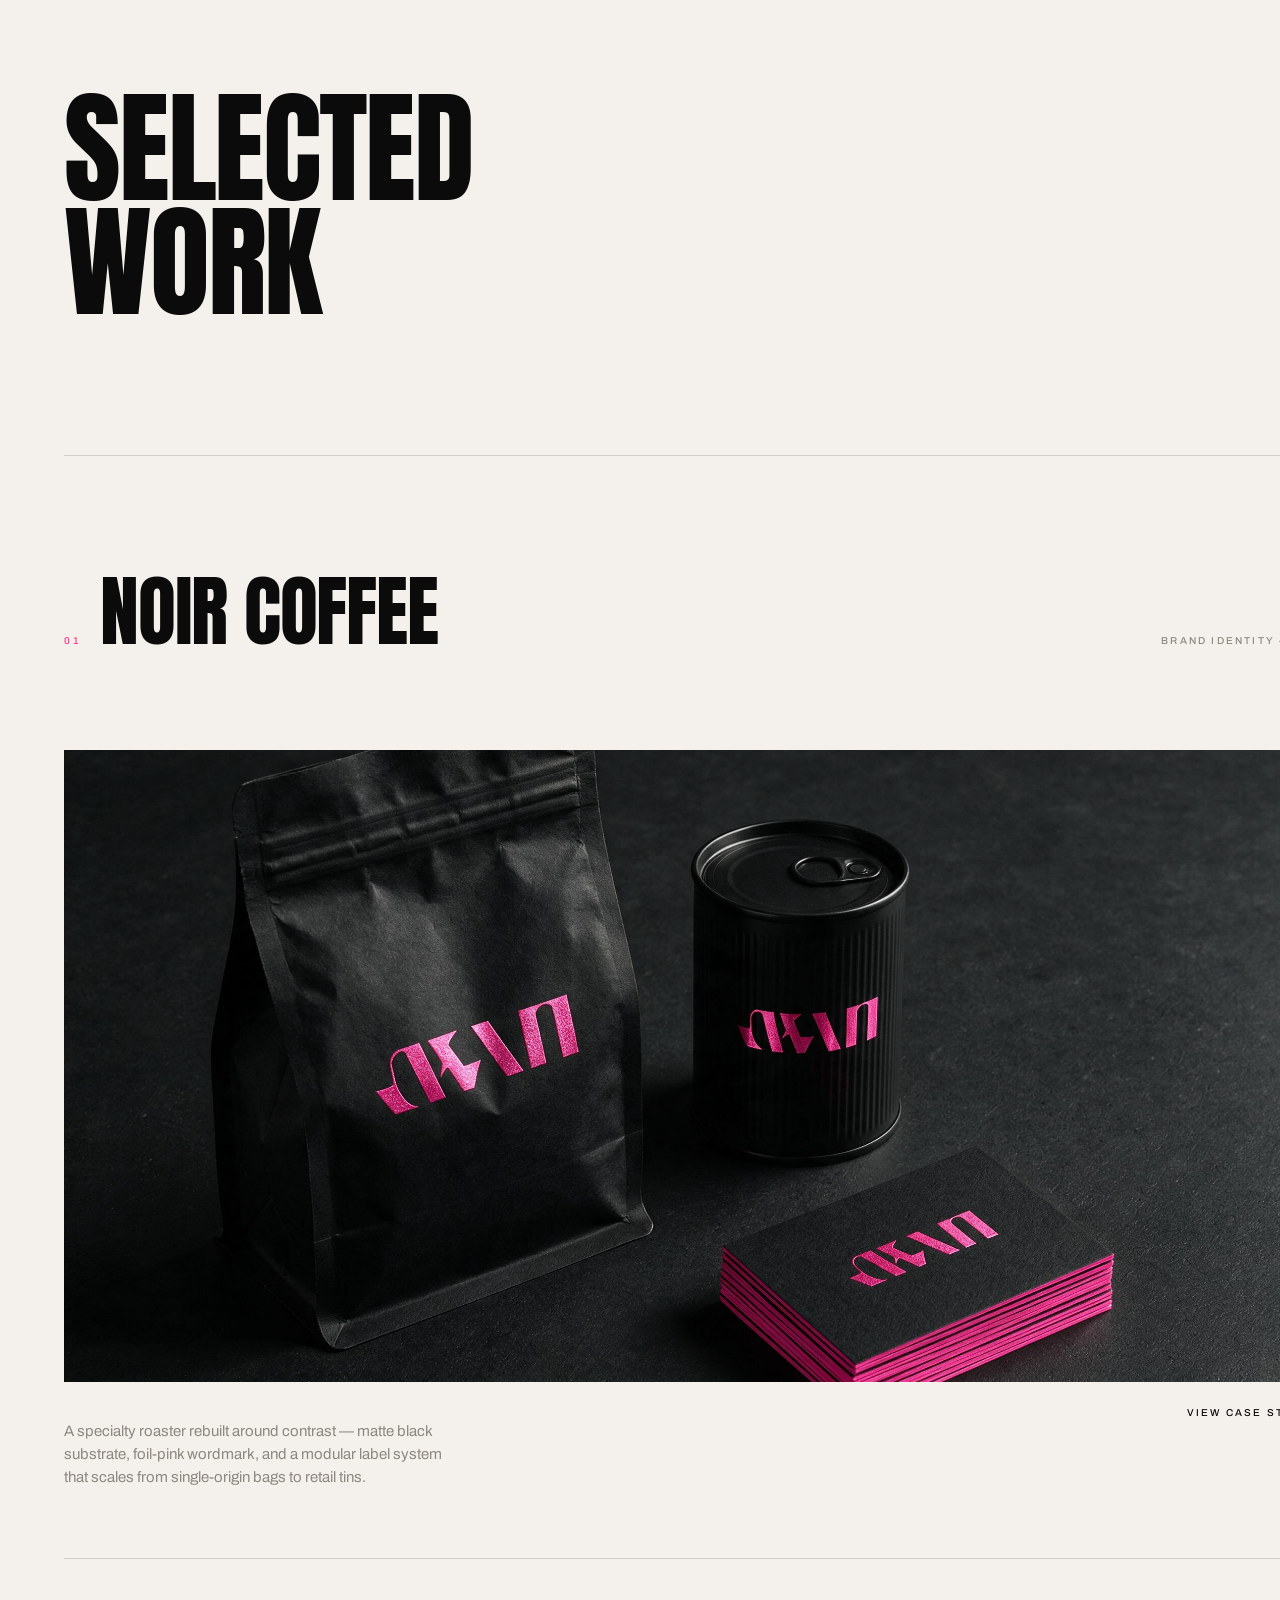
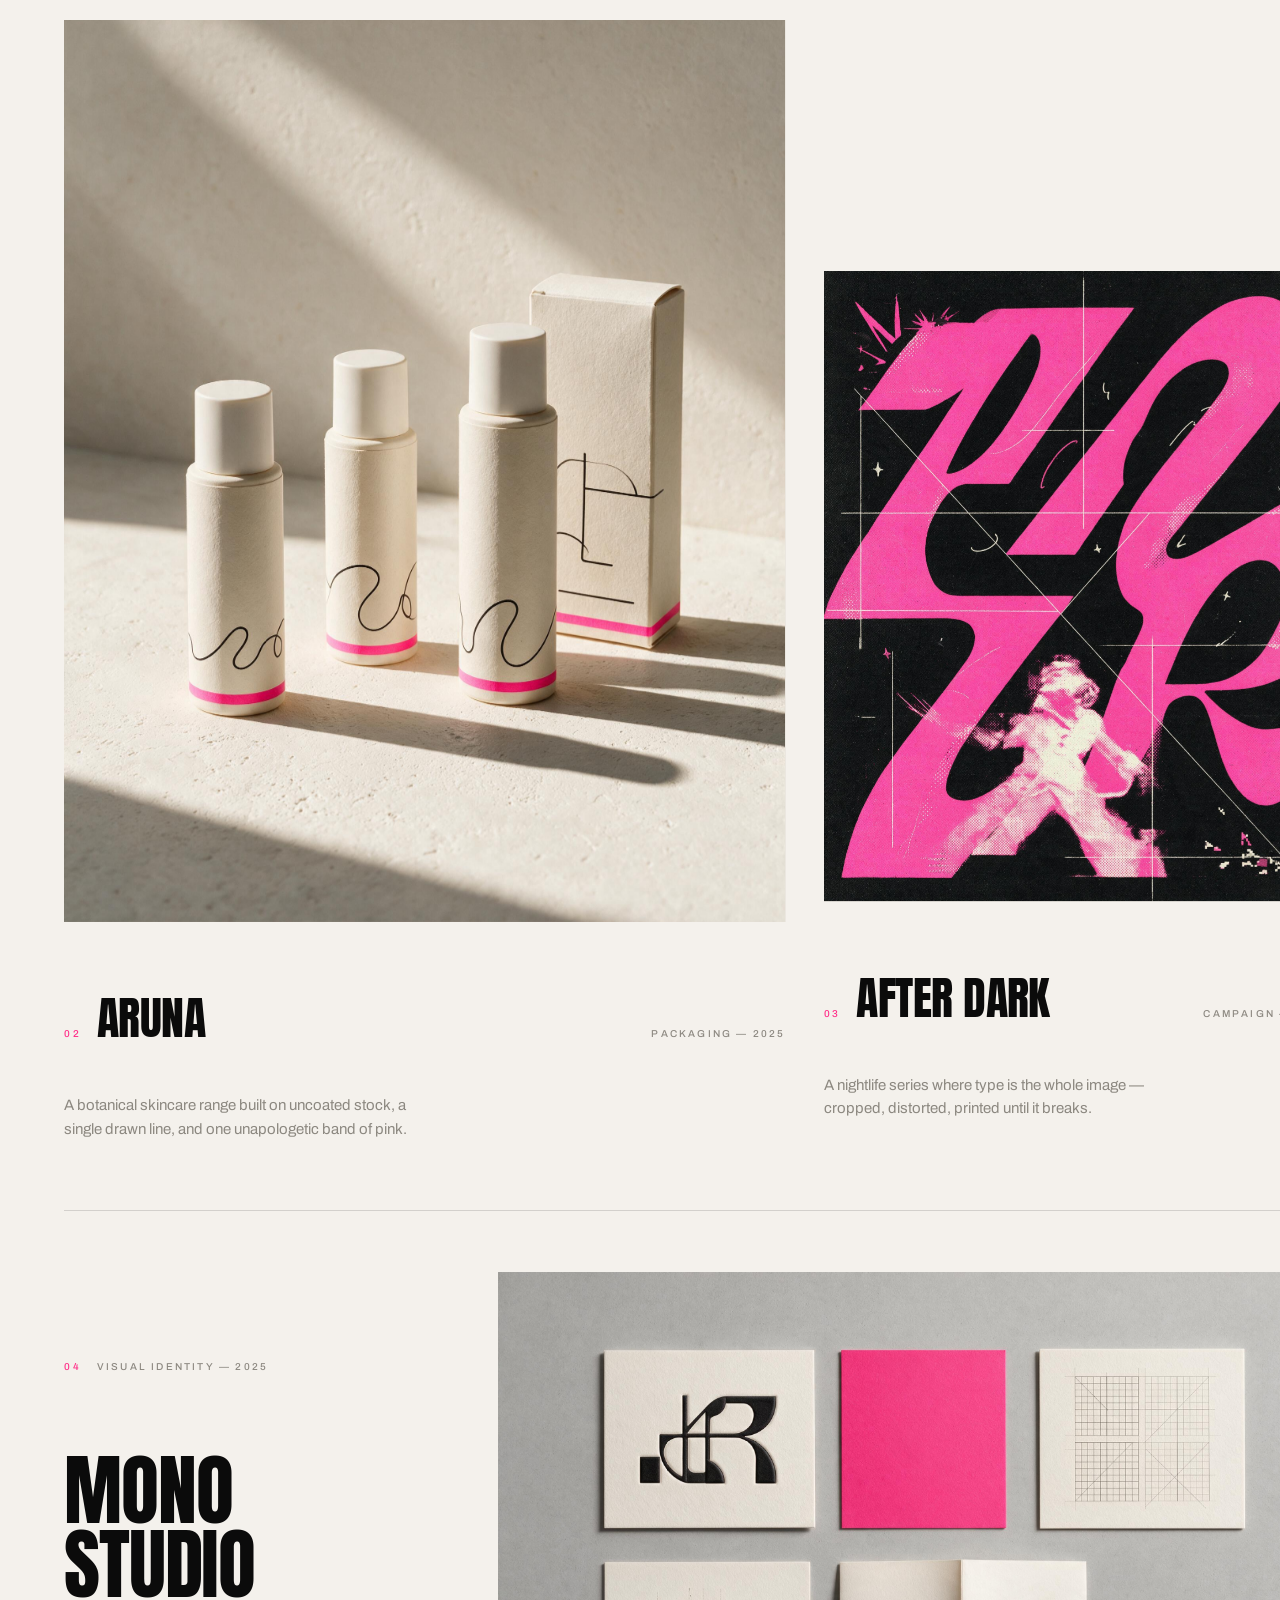
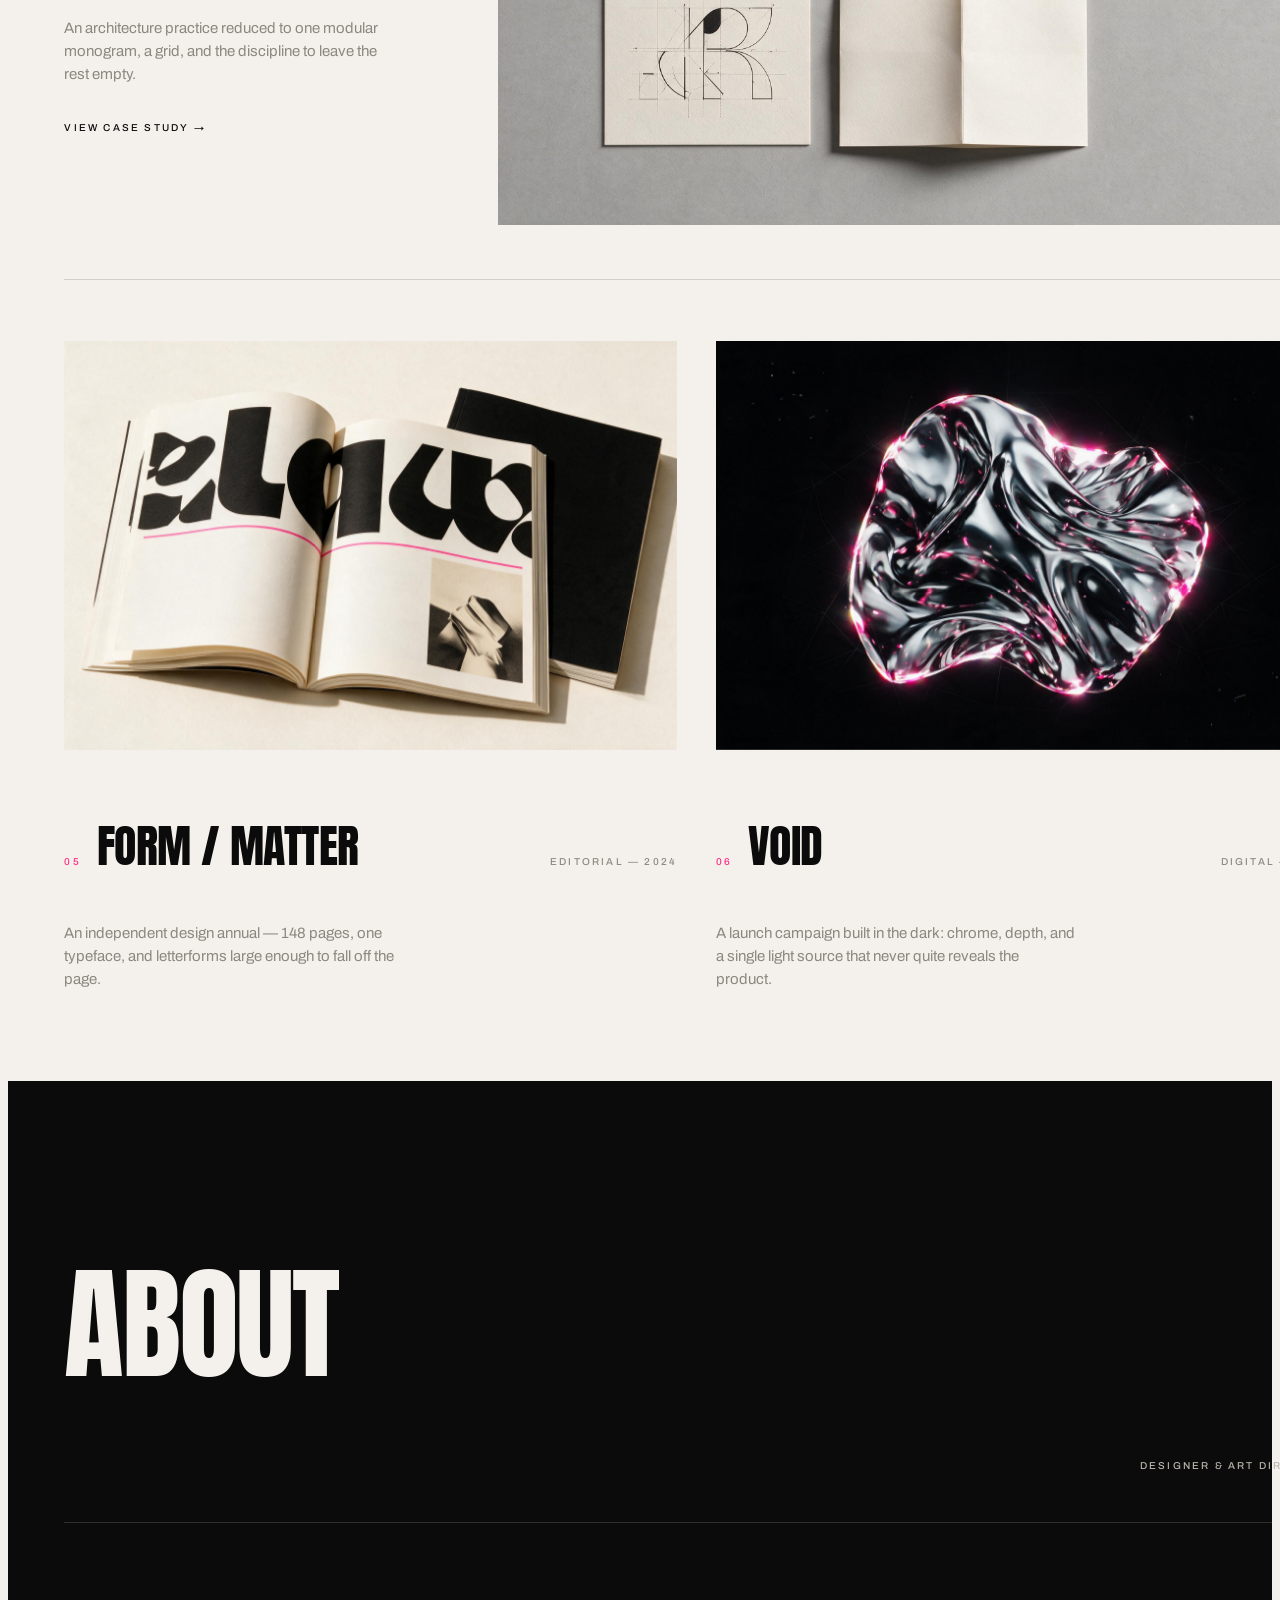
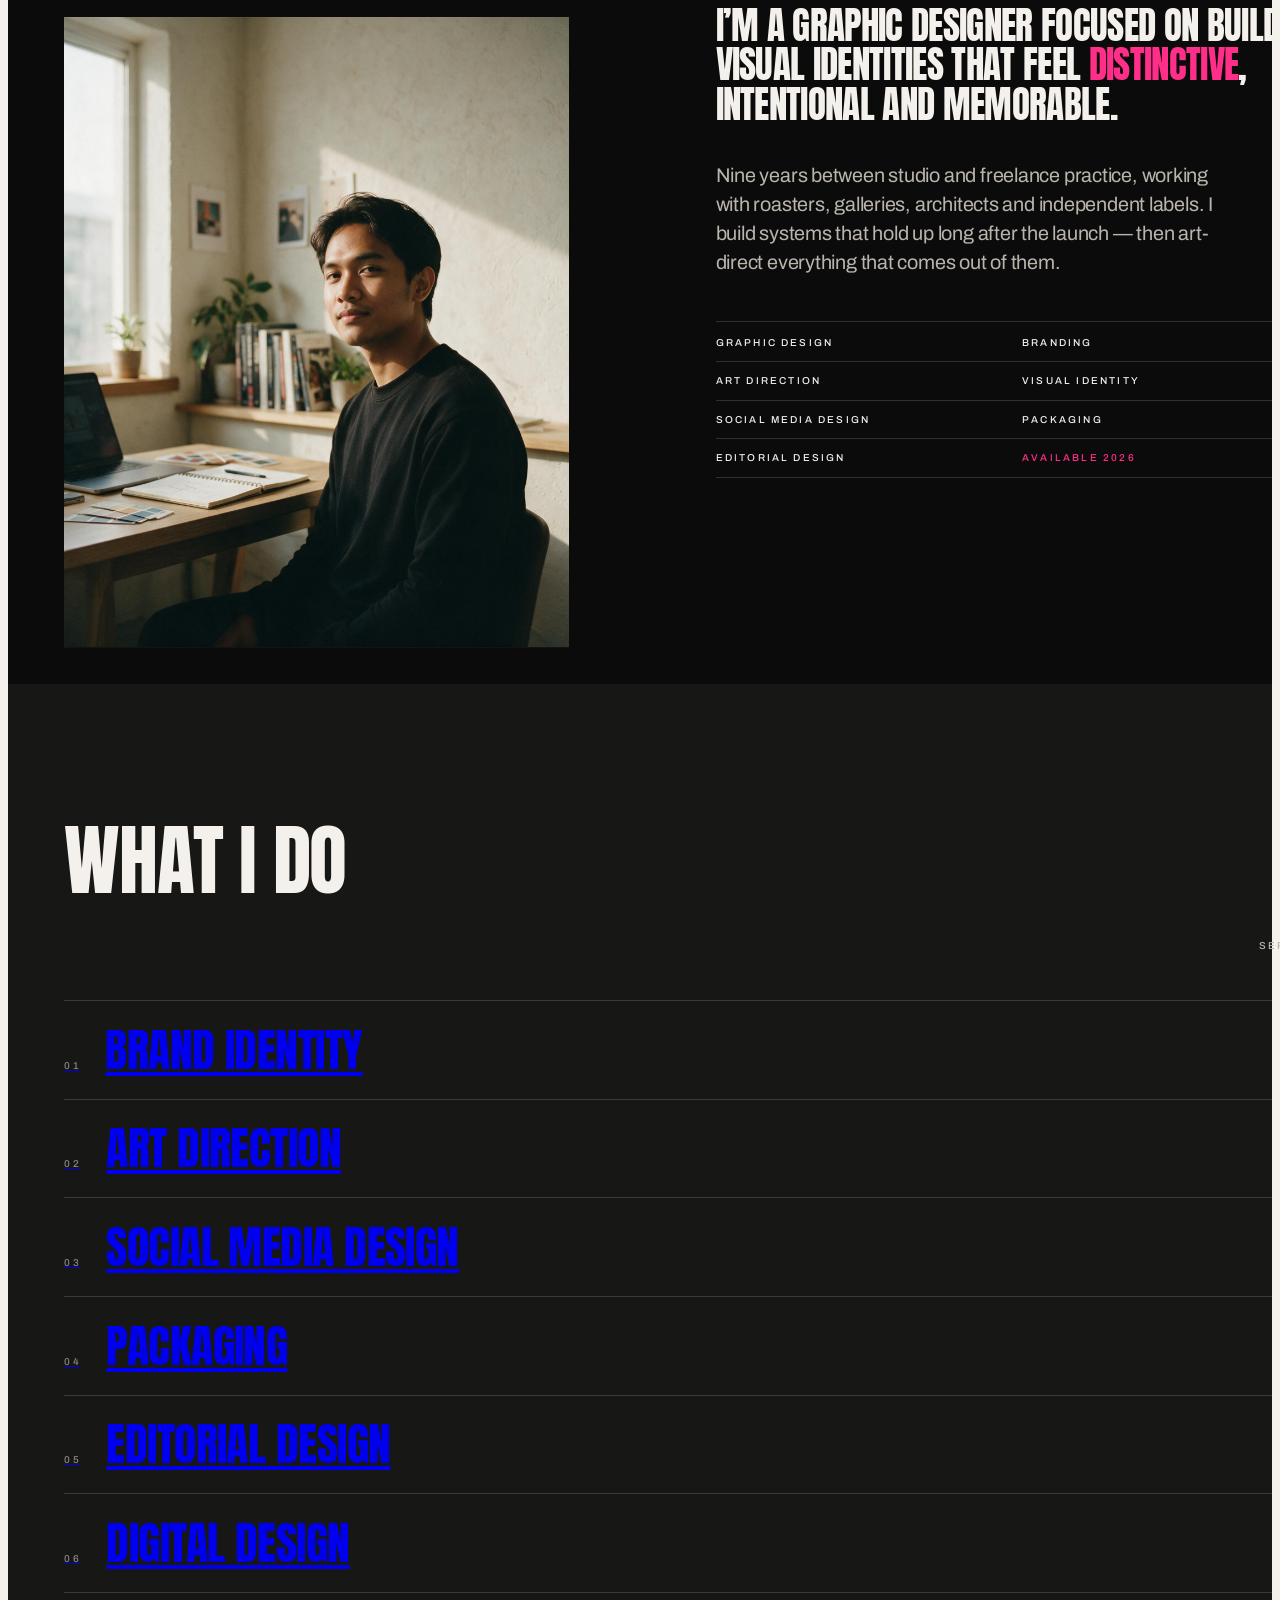
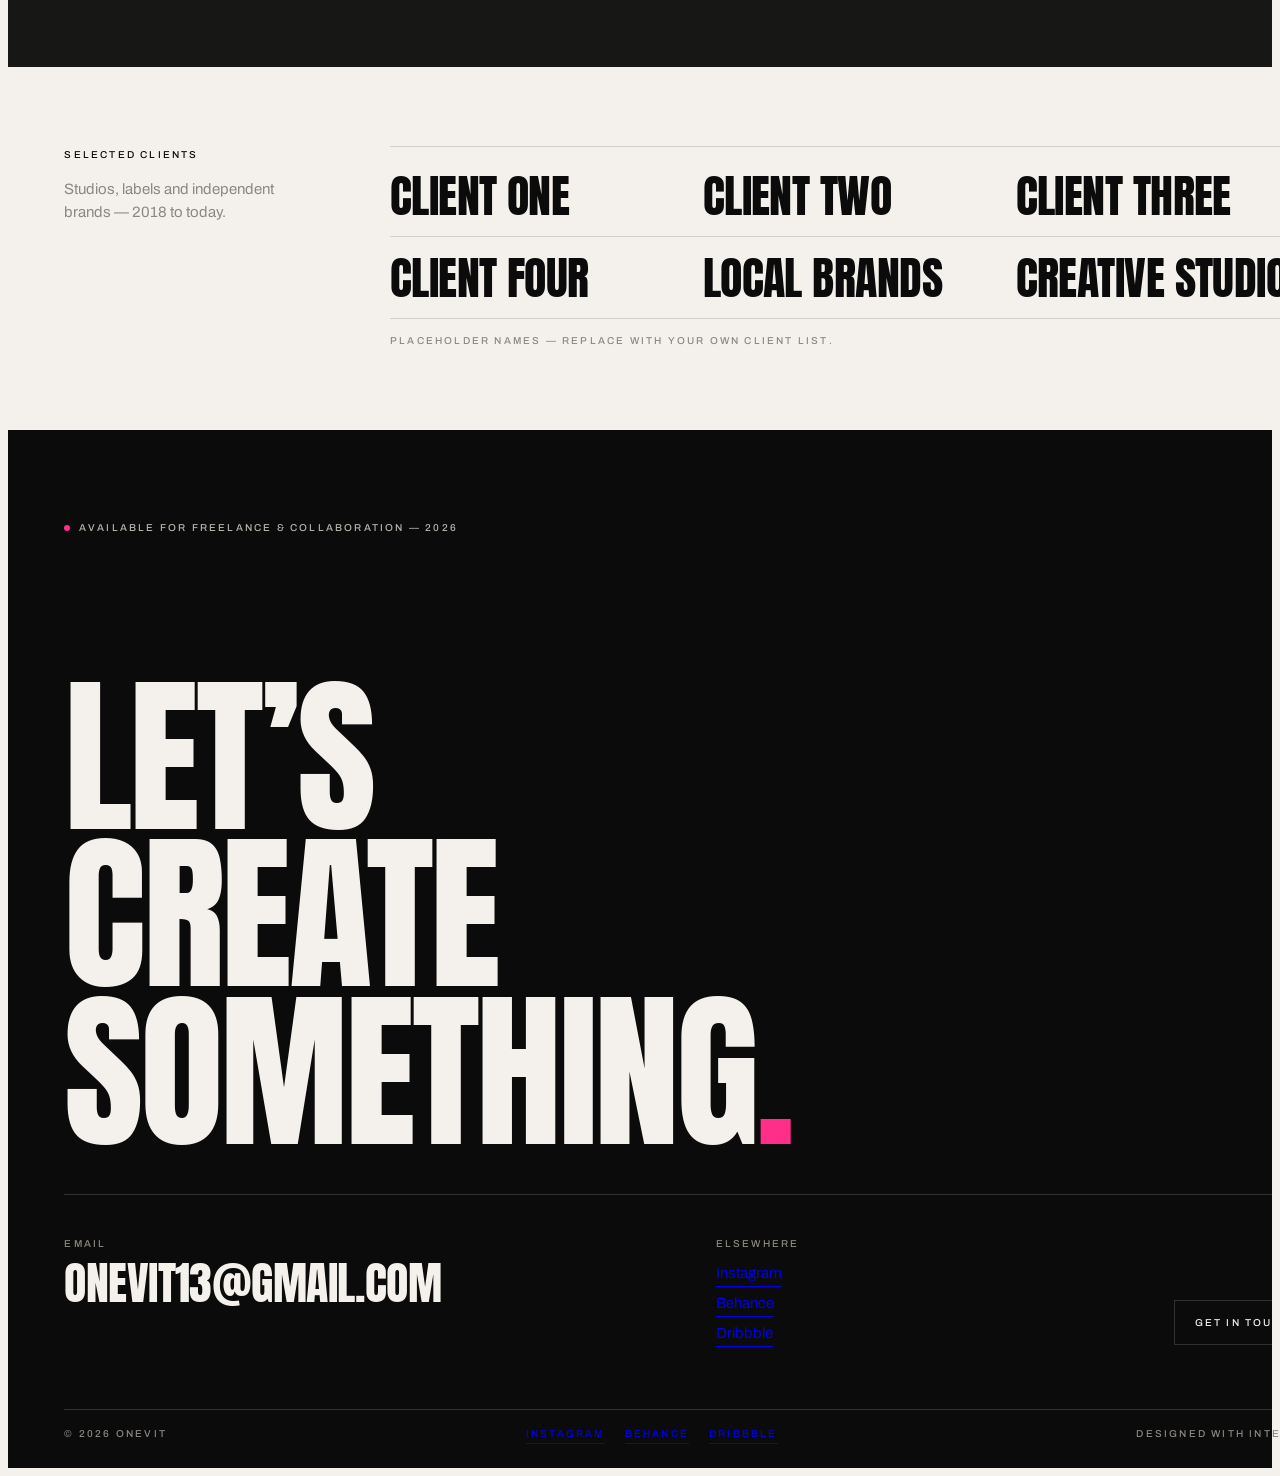
==== commit 8d1d1896: "Update email, social links (Instagram, Behance, Dribbble)" ====
--- a/pages/index.html
+++ b/pages/index.html
@@ -30,7 +30,6 @@
   line-height:1.55;
   overflow-x:hidden;
 }
-a{ color:inherit; text-decoration:inherit; }
 
 /* ---------- type ---------- */
 .display{
@@ -273,13 +272,13 @@
 }
 
 @media (prefers-reduced-motion:reduce){
-  .imgwrap::after{ transition:none !important; transform:scaleY(0) !important; }
+  .rv,.mask>span,.imgwrap::after,.imgwrap img{ transition:none !important; opacity:1 !important; transform:none !important; }
   .marq{ animation:none; }
 }
 
 </style>
 <link rel="stylesheet" href="https://cdn.moda.app/runtime-libs/lenis-1.3.23/lenis.css">
-<style data-moda-export-fonts="true">@font-face { font-family: 'Archivo'; src: url("../fonts/archivo-thin.ttf") format("truetype"); font-style: normal; font-weight: 100; font-display: swap; }
+<script src="https://cdn.moda.app/runtime-libs/tailwind-browser-4.1.13-index.global.min.js"></script><style data-moda-export-fonts="true">@font-face { font-family: 'Archivo'; src: url("../fonts/archivo-thin.ttf") format("truetype"); font-style: normal; font-weight: 100; font-display: swap; }
 @font-face { font-family: 'Archivo'; src: url("../fonts/archivo-thinitalic.ttf") format("truetype"); font-style: italic; font-weight: 100; font-display: swap; }
 @font-face { font-family: 'Archivo'; src: url("../fonts/archivo-extralight.ttf") format("truetype"); font-style: normal; font-weight: 200; font-display: swap; }
 @font-face { font-family: 'Archivo'; src: url("../fonts/archivo-extralightitalic.ttf") format("truetype"); font-style: italic; font-weight: 200; font-display: swap; }
@@ -329,7 +328,7 @@
     <a href="#work" class="display d-lg block" style="margin-bottom:.06em">Work</a>
     <a href="#about" class="display d-lg block" style="margin-bottom:.06em">About</a>
     <a href="#contact" class="display d-lg block pink">Contact</a>
-    <div class="mono" style="margin-top:44px;color:var(--grey-2)">hello@onevit.studio</div>
+    <div class="mono" style="margin-top:44px;color:var(--grey-2)">onevit13@gmail.com</div>
   </div>
   <button class="mono absolute" style="top:22px;right:24px;color:var(--paper);letter-spacing:.2em" onclick="closeMenu()">Close</button>
 </div>
@@ -363,7 +362,7 @@
     <div class="col-span-12 md:col-span-4 flex md:justify-end md:items-end">
       <div style="max-width:270px;width:100%">
         <hr class="rule" style="margin-bottom:12px">
-        <div class="flex justify-between mono" style="padding:7px 0"><span class="dim">Based</span><span>Yogyakarta, ID</span></div>
+        <div class="flex justify-between mono" style="padding:7px 0"><span class="dim">Based</span><span>Jakarta, ID</span></div>
         <hr class="rule">
         <div class="flex justify-between mono" style="padding:7px 0"><span class="dim">Status</span><span class="pink">Freelance open</span></div>
         <hr class="rule">
@@ -683,21 +682,21 @@
     <hr class="rule">
     <div class="grid grid-cols-12" style="gap:clamp(20px,3vw,44px);padding-top:clamp(22px,2.6vw,38px)">
       <div class="col-span-12 md:col-span-5">
-        <a href="mailto:hello@onevit.studio" class="proj" data-cursor="MAIL">
+        <a href="mailto:onevit13@gmail.com" class="proj" data-cursor="MAIL">
           <span class="mono" style="color:var(--grey);display:block;margin-bottom:8px">Email</span>
-          <span class="display d-md p-title">hello@onevit.studio</span>
+          <span class="display d-md p-title">onevit13@gmail.com</span>
         </a>
       </div>
       <div class="col-span-12 md:col-span-4 md:col-start-7">
         <span class="mono" style="color:var(--grey);display:block;margin-bottom:10px">Elsewhere</span>
         <div class="flex flex-col" style="gap:7px">
-          <a href="#" class="link-u" style="width:fit-content">Instagram</a>
-          <a href="#" class="link-u" style="width:fit-content">Behance</a>
-          <a href="#" class="link-u" style="width:fit-content">LinkedIn</a>
+          <a href="https://www.instagram.com/depthstudio._/" class="link-u" style="width:fit-content">Instagram</a>
+          <a href="https://www.behance.net/onevit" class="link-u" style="width:fit-content">Behance</a>
+          <a href="https://dribbble.com/one_vit" class="link-u" style="width:fit-content">Dribbble</a>
         </div>
       </div>
       <div class="col-span-12 md:col-span-2 flex md:justify-end md:items-end">
-        <a href="mailto:hello@onevit.studio" class="proj mono" data-cursor="MAIL" style="border:1px solid var(--line-dark);padding:14px 20px;white-space:nowrap">
+        <a href="mailto:onevit13@gmail.com" class="proj mono" data-cursor="MAIL" style="border:1px solid var(--line-dark);padding:14px 20px;white-space:nowrap">
           Get in touch <span class="arr">→</span>
         </a>
       </div>
@@ -710,9 +709,9 @@
     <div class="flex flex-wrap items-center justify-between mono" style="gap:14px;color:var(--grey)">
       <span>© <span data-year="">2026</span> Onevit</span>
       <span class="flex" style="gap:20px">
-        <a href="#" class="link-u">Instagram</a>
-        <a href="#" class="link-u">Behance</a>
-        <a href="#" class="link-u">LinkedIn</a>
+        <a href="https://www.instagram.com/depthstudio._/" class="link-u">Instagram</a>
+        <a href="https://www.behance.net/onevit" class="link-u">Behance</a>
+        <a href="https://dribbble.com/one_vit" class="link-u">Dribbble</a>
       </span>
       <span>Designed with intention.</span>
     </div>
@@ -720,6 +719,6 @@
 </section>
 
 <script src="https://cdn.moda.app/runtime-libs/lenis-1.3.23/lenis.min.js"></script>
-<script src="../assets/main.js"></script>
+<script src="/assets/main.js"></script>
 
 </body></html>
